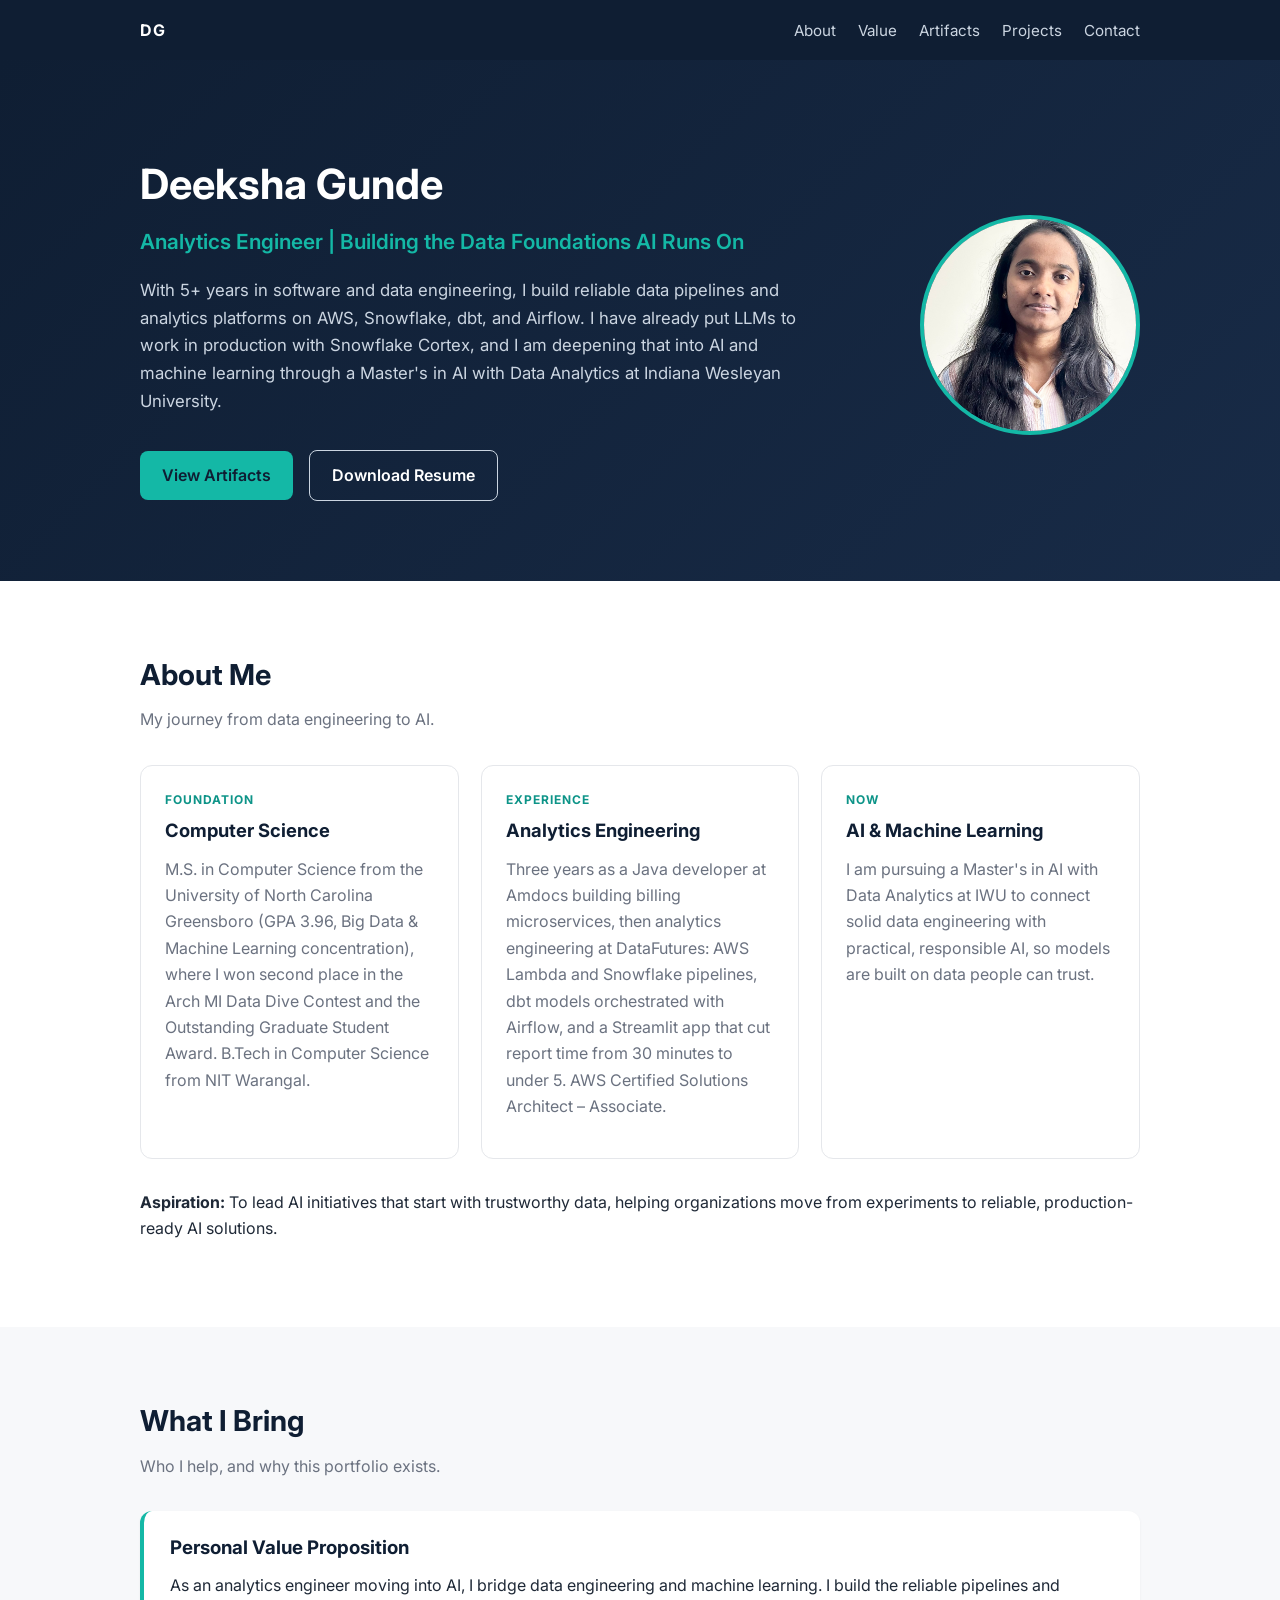
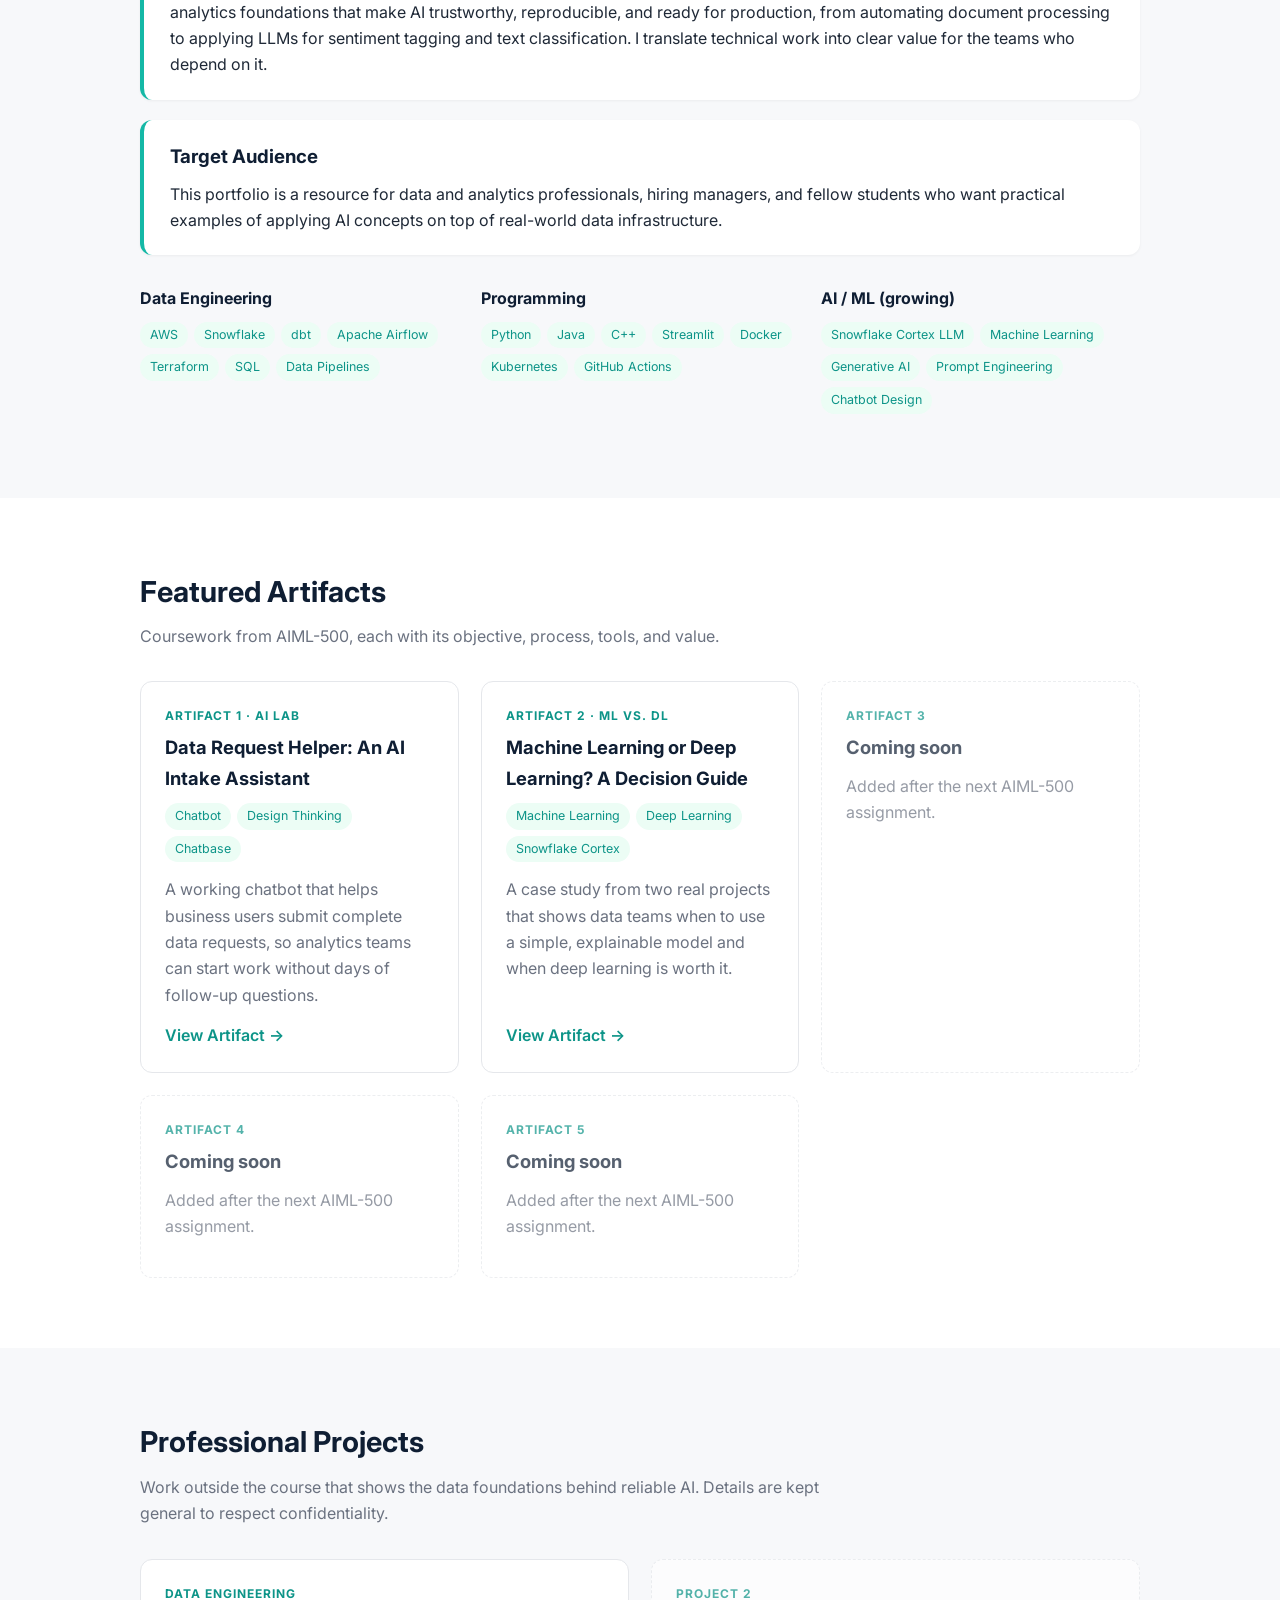
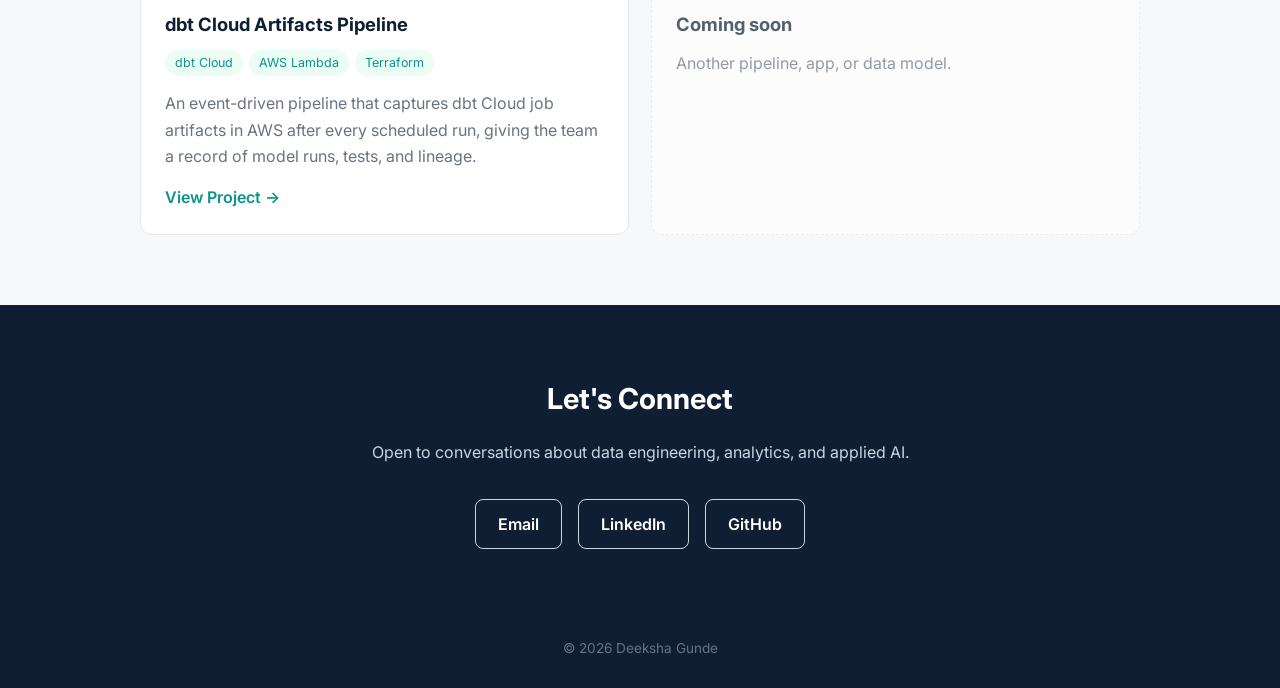
==== index.html @ 1c403b0d "artifcat 2" ====
<!DOCTYPE html>
<html lang="en">
<head>
  <meta charset="UTF-8">
  <meta name="viewport" content="width=device-width, initial-scale=1.0">
  <title>Deeksha Gunde | AI & Data Portfolio</title>
  <link rel="preconnect" href="https://fonts.googleapis.com">
  <link href="https://fonts.googleapis.com/css2?family=Inter:wght@400;600;700&display=swap" rel="stylesheet">
  <link rel="stylesheet" href="assets/style.css">
</head>
<body>

<nav>
  <div class="container">
    <a class="logo" href="#home">DG</a>
    <ul>
      <li><a href="#about">About</a></li>
      <li><a href="#value">Value</a></li>
      <li><a href="#artifacts">Artifacts</a></li>
      <li><a href="#projects">Projects</a></li>
      <li><a href="#contact">Contact</a></li>
    </ul>
  </div>
</nav>

<!-- ============ HERO ============ -->
<header class="hero" id="home">
  <div class="container hero-inner">
    <div class="hero-text">
    <h1>Deeksha Gunde</h1>
    <p class="tagline">Analytics Engineer | Building the Data Foundations AI Runs On</p>
    <p>
      With 5+ years in software and data engineering, I build reliable data pipelines and
      analytics platforms on AWS, Snowflake, dbt, and Airflow. I have already put LLMs to work
      in production with Snowflake Cortex, and I am deepening that into AI and machine learning
      through a Master's in AI with Data Analytics at Indiana Wesleyan University.
    </p>
    <a class="btn btn-primary" href="#artifacts">View Artifacts</a>
    <a class="btn btn-outline" href="assets/files/resume.pdf">Download Resume</a>
      </div>
    <div class="avatar" aria-label="Profile photo">
      <span>DG</span>
      <!-- Save a square headshot as assets/img/profile.jpg and it appears here automatically -->
      <img src="assets/img/profile.jpg" alt="Deeksha Gunde" onerror="this.remove()">
    </div>
  </div>
</header>

<!-- ============ ABOUT / BIO ============ -->
<section class="alt" id="about">
  <div class="container">
    <h2>About Me</h2>
    <p class="section-intro">My journey from data engineering to AI.</p>

    <div class="grid">
      <div class="card">
        <div class="label">Foundation</div>
        <h3>Computer Science</h3>
        <p>
          M.S. in Computer Science from the University of North Carolina Greensboro (GPA 3.96,
          Big Data &amp; Machine Learning concentration), where I won second place in the Arch MI
          Data Dive Contest and the Outstanding Graduate Student Award. B.Tech in Computer
          Science from NIT Warangal.
        </p>
      </div>
      <div class="card">
        <div class="label">Experience</div>
        <h3>Analytics Engineering</h3>
        <p>
          Three years as a Java developer at Amdocs building billing microservices, then analytics
          engineering at DataFutures: AWS Lambda and Snowflake pipelines, dbt models orchestrated
          with Airflow, and a Streamlit app that cut report time from 30 minutes to under 5.
          AWS Certified Solutions Architect – Associate.
        </p>
      </div>
      <div class="card">
        <div class="label">Now</div>
        <h3>AI & Machine Learning</h3>
        <p>
          I am pursuing a Master's in AI with Data Analytics at IWU to connect solid data
          engineering with practical, responsible AI, so models are built on data people can trust.
        </p>
      </div>
    </div>

    <p style="margin-top:30px;">
      <strong>Aspiration:</strong>
      To lead AI initiatives that start with trustworthy data, helping organizations move
      from experiments to reliable, production-ready AI solutions.
    </p>
  </div>
</section>

<!-- ============ VALUE PROPOSITION ============ -->
<section id="value">
  <div class="container">
    <h2>What I Bring</h2>
    <p class="section-intro">Who I help, and why this portfolio exists.</p>

    <div class="callout">
      <h3>Personal Value Proposition</h3>
      <p>
        As an analytics engineer moving into AI, I bridge data engineering and machine learning.
        I build the reliable pipelines and analytics foundations that make AI trustworthy,
        reproducible, and ready for production, from automating document processing to applying
        LLMs for sentiment tagging and text classification. I translate technical work into clear
        value for the teams who depend on it.
      </p>
    </div>

    <div class="callout">
      <h3>Target Audience</h3>
      <p>
        This portfolio is a resource for data and analytics professionals, hiring managers,
        and fellow students who want practical examples of applying AI concepts on top of
        real-world data infrastructure.
      </p>
    </div>

    <div class="skills grid" style="margin-top:30px;">
      <div>
        <h4>Data Engineering</h4>
        <div class="tags">
          <span class="tag">AWS</span><span class="tag">Snowflake</span><span class="tag">dbt</span>
          <span class="tag">Apache Airflow</span><span class="tag">Terraform</span><span class="tag">SQL</span>
          <span class="tag">Data Pipelines</span>
        </div>
      </div>
      <div>
        <h4>Programming</h4>
        <div class="tags">
          <span class="tag">Python</span><span class="tag">Java</span><span class="tag">C++</span>
          <span class="tag">Streamlit</span><span class="tag">Docker</span><span class="tag">Kubernetes</span>
          <span class="tag">GitHub Actions</span>
        </div>
      </div>
      <div>
        <h4>AI / ML (growing)</h4>
        <div class="tags">
          <span class="tag">Snowflake Cortex LLM</span><span class="tag">Machine Learning</span><span class="tag">Generative AI</span>
          <span class="tag">Prompt Engineering</span><span class="tag">Chatbot Design</span>
        </div>
      </div>
    </div>
  </div>
</section>

<!-- ============ ARTIFACTS ============ -->
<section class="alt" id="artifacts">
  <div class="container">
    <h2>Featured Artifacts</h2>
    <p class="section-intro">Coursework from AIML-500, each with its objective, process, tools, and value.</p>

    <div class="grid">

      <div class="card">
        <div class="label">Artifact 1 · AI Lab</div>
        <h3>Data Request Helper: An AI Intake Assistant</h3>
        <div class="tags"><span class="tag">Chatbot</span><span class="tag">Design Thinking</span><span class="tag">Chatbase</span></div>
        <p>A working chatbot that helps business users submit complete data requests, so analytics teams can start work without days of follow-up questions.</p>
        <a class="link" href="artifacts/artifact-1.html">View Artifact →</a>
      </div>

      <div class="card">
        <div class="label">Artifact 2 · ML vs. DL</div>
        <h3>Machine Learning or Deep Learning? A Decision Guide</h3>
        <div class="tags"><span class="tag">Machine Learning</span><span class="tag">Deep Learning</span><span class="tag">Snowflake Cortex</span></div>
        <p>A case study from two real projects that shows data teams when to use a simple, explainable model and when deep learning is worth it.</p>
        <a class="link" href="artifacts/artifact-2.html">View Artifact →</a>
      </div>

      <div class="card placeholder">
        <div class="label">Artifact 3</div>
        <h3>Coming soon</h3>
        <p>Added after the next AIML-500 assignment.</p>
      </div>
      <div class="card placeholder">
        <div class="label">Artifact 4</div>
        <h3>Coming soon</h3>
        <p>Added after the next AIML-500 assignment.</p>
      </div>
      <div class="card placeholder">
        <div class="label">Artifact 5</div>
        <h3>Coming soon</h3>
        <p>Added after the next AIML-500 assignment.</p>
      </div>

    </div>
  </div>
</section>

<!-- ============ PROFESSIONAL PROJECTS ============ -->
<section id="projects">
  <div class="container">
    <h2>Professional Projects</h2>
    <p class="section-intro">Work outside the course that shows the data foundations behind reliable AI. Details are kept general to respect confidentiality.</p>
    <div class="grid">
      <div class="card">
        <div class="label">Data Engineering</div>
        <h3>dbt Cloud Artifacts Pipeline</h3>
        <div class="tags"><span class="tag">dbt Cloud</span><span class="tag">AWS Lambda</span><span class="tag">Terraform</span></div>
        <p>An event-driven pipeline that captures dbt Cloud job artifacts in AWS after every scheduled run, giving the team a record of model runs, tests, and lineage.</p>
        <a class="link" href="projects/project-1.html">View Project →</a>
      </div>
      <div class="card placeholder">
        <div class="label">Project 2</div>
        <h3>Coming soon</h3>
        <p>Another pipeline, app, or data model.</p>
      </div>
    </div>
  </div>
</section>

<!-- ============ CONTACT ============ -->
<section class="contact" id="contact">
  <div class="container">
    <h2>Let's Connect</h2>
    <p>Open to conversations about data engineering, analytics, and applied AI.</p>
    <a class="btn btn-outline" href="mailto:deekshagunde2022@gmail.com">Email</a>
    <a class="btn btn-outline" href="https://www.linkedin.com/in/deekshagunde/" target="_blank" rel="noopener">LinkedIn</a>
    <a class="btn btn-outline" href="https://github.com/d-gunde" target="_blank" rel="noopener">GitHub</a> 
  </div>
</section>

<footer>© 2026 Deeksha Gunde</footer>

</body>
</html>
---- assets/style.css ----
:root {
  --navy: #0f1e33;
  --navy-2: #182b47;
  --accent: #14b8a6;
  --accent-dark: #0d9488;
  --text: #1f2937;
  --muted: #6b7280;
  --bg: #f7f8fa;
  --card: #ffffff;
  --border: #e5e7eb;
  --radius: 12px;
}

* { box-sizing: border-box; }

body {
  margin: 0;
  font-family: "Inter", -apple-system, BlinkMacSystemFont, "Segoe UI", Roboto, sans-serif;
  color: var(--text);
  background: var(--bg);
  line-height: 1.65;
}

a { color: var(--accent-dark); }

.container { max-width: 1040px; margin: 0 auto; padding: 0 20px; }

/* ---------- Nav ---------- */
nav {
  position: sticky; top: 0; z-index: 10;
  background: var(--navy);
}
nav .container {
  display: flex; align-items: center; justify-content: space-between;
  height: 60px;
}
nav .logo { color: #fff; font-weight: 700; text-decoration: none; letter-spacing: .5px; }
nav ul { list-style: none; display: flex; gap: 22px; margin: 0; padding: 0; }
nav ul a { color: #cbd5e1; text-decoration: none; font-size: .95rem; }
nav ul a:hover { color: #fff; }

/* ---------- Hero ---------- */
.hero {
  background: linear-gradient(135deg, var(--navy) 0%, var(--navy-2) 100%);
  color: #fff;
  padding: 90px 0 80px;
}
.hero h1 { font-size: 2.6rem; margin: 0 0 6px; }
.hero .tagline { font-size: 1.3rem; color: var(--accent); margin: 0 0 18px; font-weight: 600; }
.hero p { max-width: 680px; color: #cbd5e1; font-size: 1.05rem; }
.btn {
  display: inline-block; margin: 18px 12px 0 0; padding: 11px 22px;
  border-radius: 8px; text-decoration: none; font-weight: 600;
}
.btn-primary { background: var(--accent); color: var(--navy); }
.btn-primary:hover { background: #2dd4bf; }
.btn-outline { border: 1.5px solid #cbd5e1; color: #fff; }
.btn-outline:hover { border-color: #fff; }

/* ---------- Sections ---------- */
section { padding: 70px 0; }
section.alt { background: #fff; }
h2 { font-size: 1.8rem; margin: 0 0 8px; color: var(--navy); }
.section-intro { color: var(--muted); margin: 0 0 32px; max-width: 700px; }

.callout {
  background: var(--card); border-left: 4px solid var(--accent);
  border-radius: var(--radius); padding: 22px 26px; margin-bottom: 20px;
  box-shadow: 0 1px 3px rgba(0,0,0,.05);
}
.callout h3 { margin: 0 0 8px; color: var(--navy); }
.callout p { margin: 0; }

.grid { display: grid; gap: 22px; grid-template-columns: repeat(auto-fit, minmax(280px, 1fr)); }

.card {
  background: var(--card); border: 1px solid var(--border);
  border-radius: var(--radius); padding: 24px;
  display: flex; flex-direction: column;
  transition: transform .15s, box-shadow .15s;
}
.card:hover { transform: translateY(-3px); box-shadow: 0 8px 20px rgba(15,30,51,.08); }
.card .label {
  font-size: .75rem; font-weight: 700; text-transform: uppercase;
  letter-spacing: 1px; color: var(--accent-dark); margin-bottom: 6px;
}
.card h3 { margin: 0 0 10px; color: var(--navy); font-size: 1.15rem; }
.card p { color: var(--muted); margin: 0 0 14px; flex-grow: 1; }
.card .link { font-weight: 600; text-decoration: none; }
.card.placeholder { border-style: dashed; opacity: .7; }
.card.placeholder:hover { transform: none; box-shadow: none; }

.tags { display: flex; flex-wrap: wrap; gap: 6px; margin-bottom: 14px; }
.tag {
  background: #ecfdf5; color: var(--accent-dark);
  font-size: .78rem; padding: 3px 10px; border-radius: 20px;
}

.skills h4 { margin: 0 0 10px; color: var(--navy); }

/* ---------- Contact ---------- */
.contact { background: var(--navy); color: #fff; text-align: center; }
.contact h2 { color: #fff; }
.contact p { color: #cbd5e1; }
.contact .btn-outline { margin: 18px 6px 0; }

footer { background: var(--navy); color: #64748b; text-align: center; padding: 18px 0 28px; font-size: .85rem; }

/* ---------- Artifact detail page ---------- */
.artifact-header { background: var(--navy); color: #fff; padding: 60px 0 50px; }
.artifact-header a.back { color: var(--accent); text-decoration: none; font-size: .95rem; }
.artifact-header h1 { margin: 14px 0 8px; font-size: 2.1rem; }
.artifact-header p { color: #cbd5e1; margin: 0; }

.artifact-body { padding: 50px 0 70px; }
.artifact-body .container { max-width: 820px; }
.artifact-visual {
  background: #fff; border: 1px solid var(--border); border-radius: var(--radius);
  padding: 16px; margin-bottom: 14px; text-align: center;
}
.artifact-visual img { max-width: 100%; border-radius: 8px; }
.artifact-links { margin-bottom: 40px; }

.field { margin-bottom: 34px; }
.field h2 {
  font-size: 1.25rem; padding-bottom: 6px; margin-bottom: 12px;
  border-bottom: 2px solid var(--border);
}
.vp-box {
  background: #ecfdf5; border-left: 4px solid var(--accent);
  padding: 16px 20px; border-radius: 8px;
}

@media (max-width: 640px) {
  nav ul { gap: 14px; }
  nav ul a { font-size: .85rem; }
  .hero { padding: 60px 0 50px; }
  .hero h1 { font-size: 2rem; }
  section { padding: 50px 0; }
}

/* ---------- Artifact extras ---------- */
.shots { display: grid; gap: 16px; grid-template-columns: repeat(auto-fit, minmax(220px, 1fr)); margin: 16px 0 8px; }
.shots figure { margin: 0; background: #fff; border: 1px solid var(--border); border-radius: var(--radius); padding: 10px; }
.shots img { width: 100%; border-radius: 6px; display: block; }
.shots figcaption { font-size: .85rem; color: var(--muted); margin-top: 8px; }
.ba { grid-template-columns: repeat(auto-fit, minmax(240px, 1fr)); }
.result-table { width: 100%; border-collapse: collapse; font-size: .92rem; background: #fff; }
.result-table th, .result-table td { text-align: left; padding: 9px 10px; border-bottom: 1px solid var(--border); vertical-align: top; }
.result-table th { color: var(--navy); background: #f1f5f9; }
.table-wrap { overflow-x: auto; }
.pass { color: #047857; font-weight: 600; white-space: nowrap; }
.partial { color: #b45309; font-weight: 600; white-space: nowrap; }
details { background: #fff; border: 1px solid var(--border); border-radius: var(--radius); padding: 14px 18px; }
details summary { cursor: pointer; font-weight: 600; color: var(--navy); }
details pre { white-space: pre-wrap; font-size: .85rem; background: #f8fafc; padding: 14px; border-radius: 8px; overflow-x: auto; }
.stats { display: grid; gap: 14px; grid-template-columns: repeat(auto-fit, minmax(160px, 1fr)); margin: 6px 0 4px; }
.stat { background: #fff; border: 1px solid var(--border); border-radius: var(--radius); padding: 14px 16px; }
.stat b { display: block; font-size: 1.5rem; color: var(--navy); }
.stat span { color: var(--muted); font-size: .88rem; }
.btn-dark { background: var(--navy); color: #fff; }
.btn-dark:hover { background: var(--navy-2); }
.artifact-visual img { max-height: 560px; width: auto; }

/* ---------- Hero photo ---------- */
.hero-inner { display: flex; align-items: center; justify-content: space-between; gap: 40px; }
.hero-text { flex: 1; }
.avatar { position: relative; flex-shrink: 0; width: 220px; height: 220px; border-radius: 50%;
  background: var(--navy-2); border: 4px solid var(--accent); display: flex; align-items: center; justify-content: center; overflow: hidden; }
.avatar span { font-size: 3.5rem; font-weight: 700; color: var(--accent); }
.avatar img { position: absolute; inset: 0; width: 100%; height: 100%; object-fit: cover; }
.diagram { background: #fff; border: 1px solid var(--border); border-radius: var(--radius); padding: 16px; margin-bottom: 14px; }
.diagram svg { width: 100%; height: auto; display: block; }
@media (max-width: 640px) {
  .hero-inner { flex-direction: column-reverse; align-items: flex-start; }
  .avatar { width: 130px; height: 130px; }
  .avatar span { font-size: 2.2rem; }
}
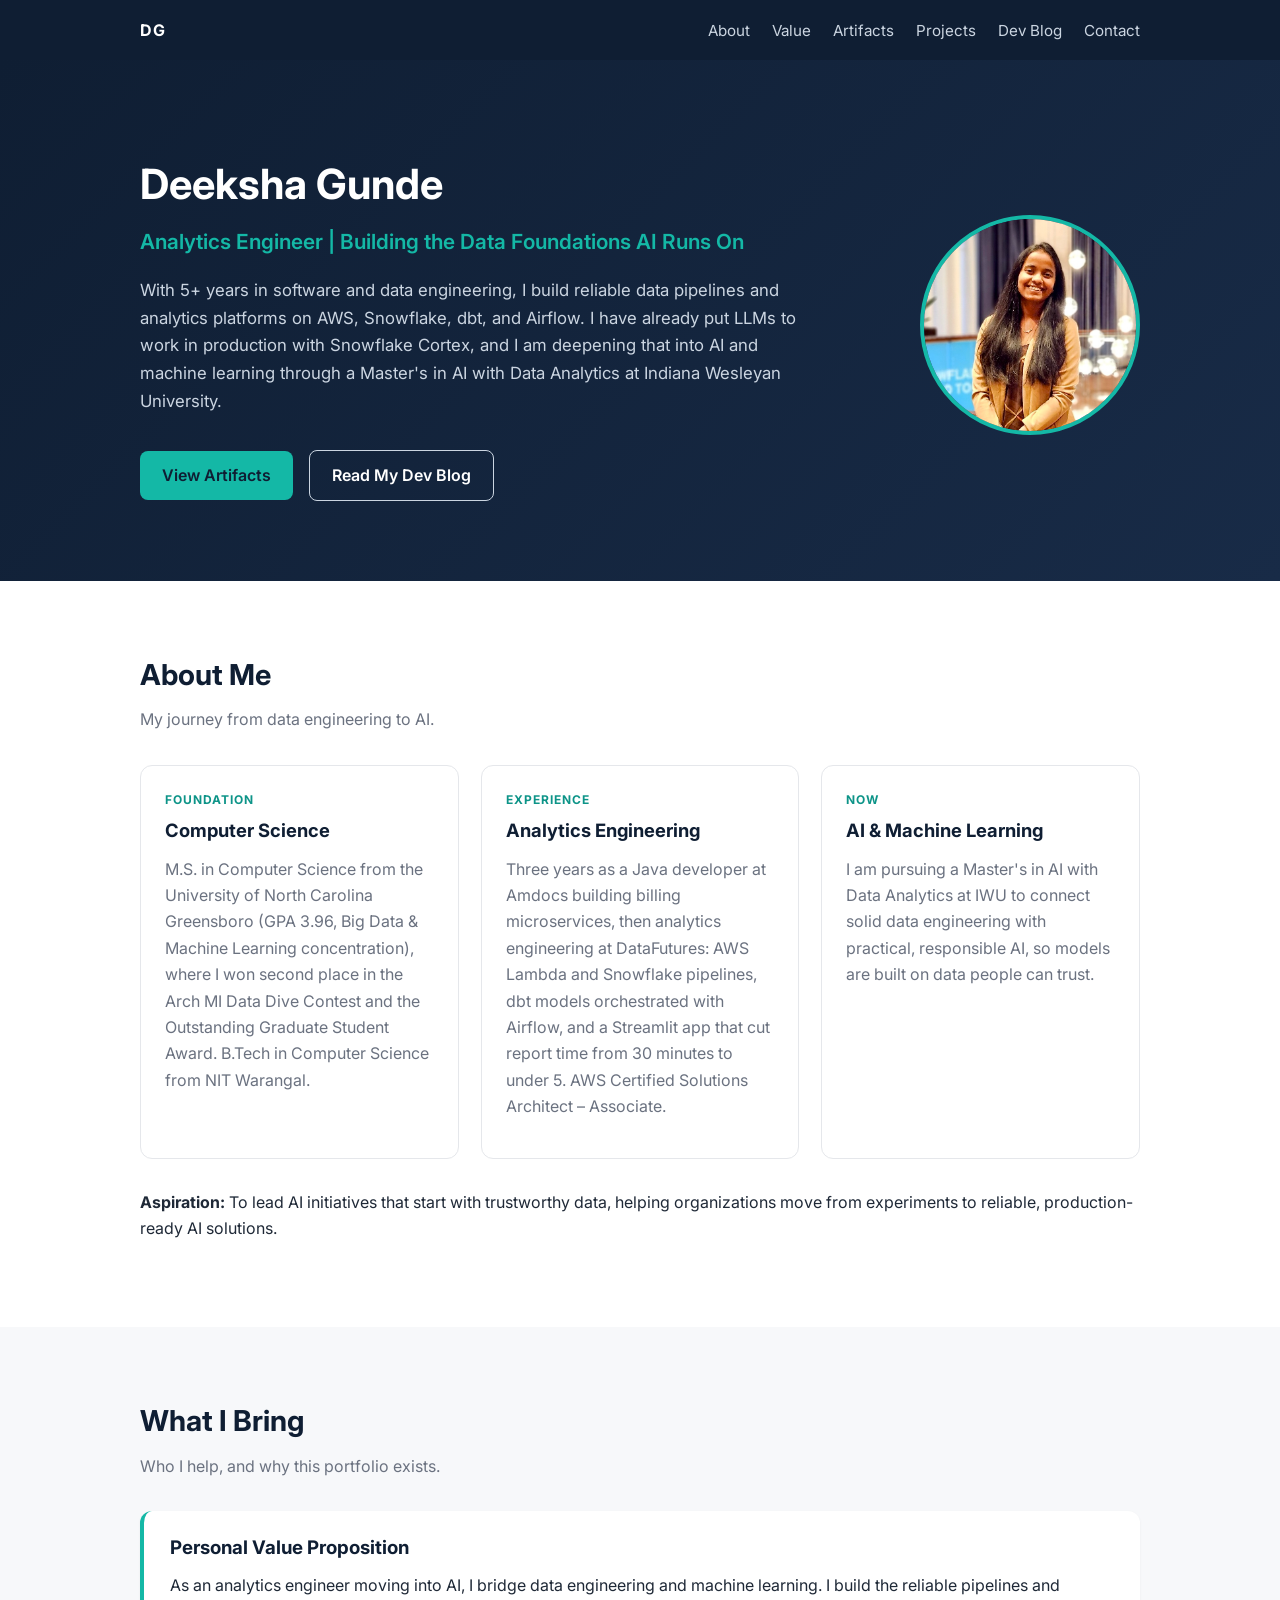
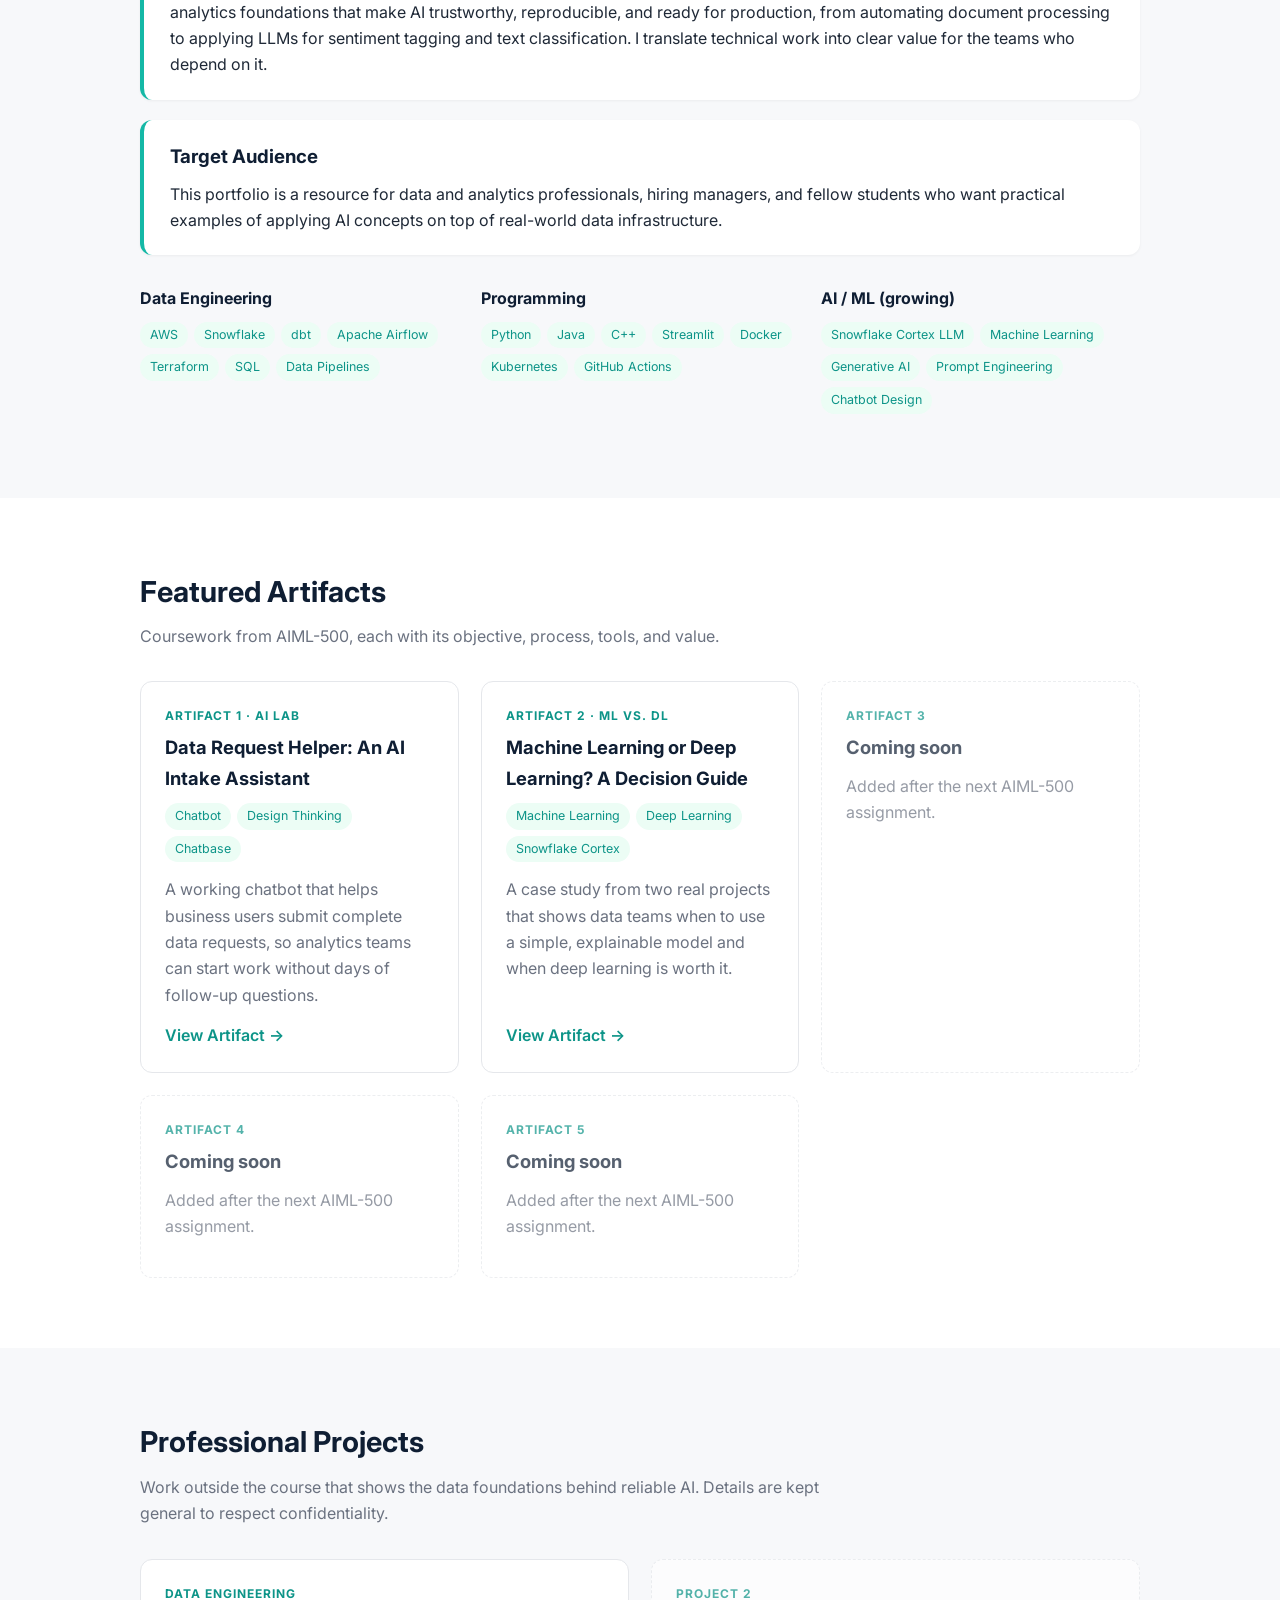
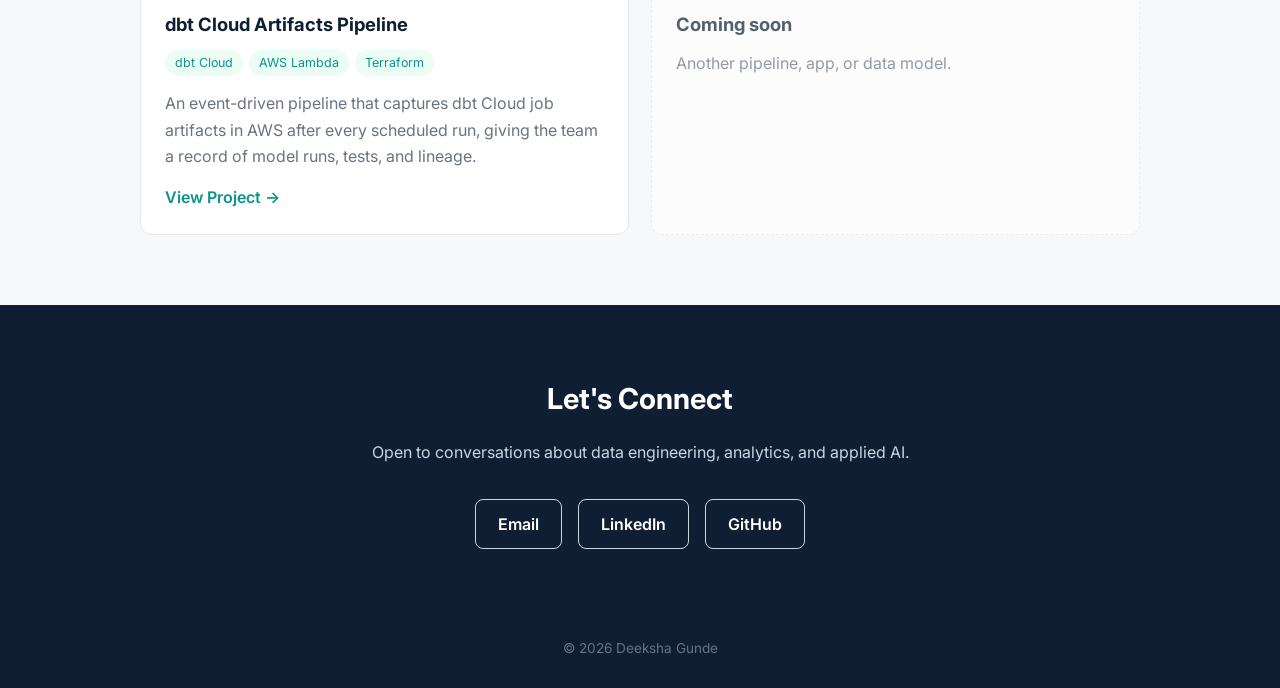
==== commit 905169c8: "add dev blog url" ====
--- a/index.html
+++ b/index.html
@@ -18,6 +18,7 @@
       <li><a href="#value">Value</a></li>
       <li><a href="#artifacts">Artifacts</a></li>
       <li><a href="#projects">Projects</a></li>
+      <li><a href="https://dev.to/deekshagunde" target="_blank" rel="noopener">Dev Blog</a></li>
       <li><a href="#contact">Contact</a></li>
     </ul>
   </div>
@@ -36,7 +37,9 @@
       through a Master's in AI with Data Analytics at Indiana Wesleyan University.
     </p>
     <a class="btn btn-primary" href="#artifacts">View Artifacts</a>
-    <a class="btn btn-outline" href="assets/files/resume.pdf">Download Resume</a>
+    <!--a class="btn btn-outline" href="assets/files/resume.pdf">Download Resume</a-->
+    <a class="btn btn-outline" href="https://dev.to/deekshagunde" target="_blank" rel="noopener">Read My Dev Blog</a>
+
       </div>
     <div class="avatar" aria-label="Profile photo">
       <span>DG</span>
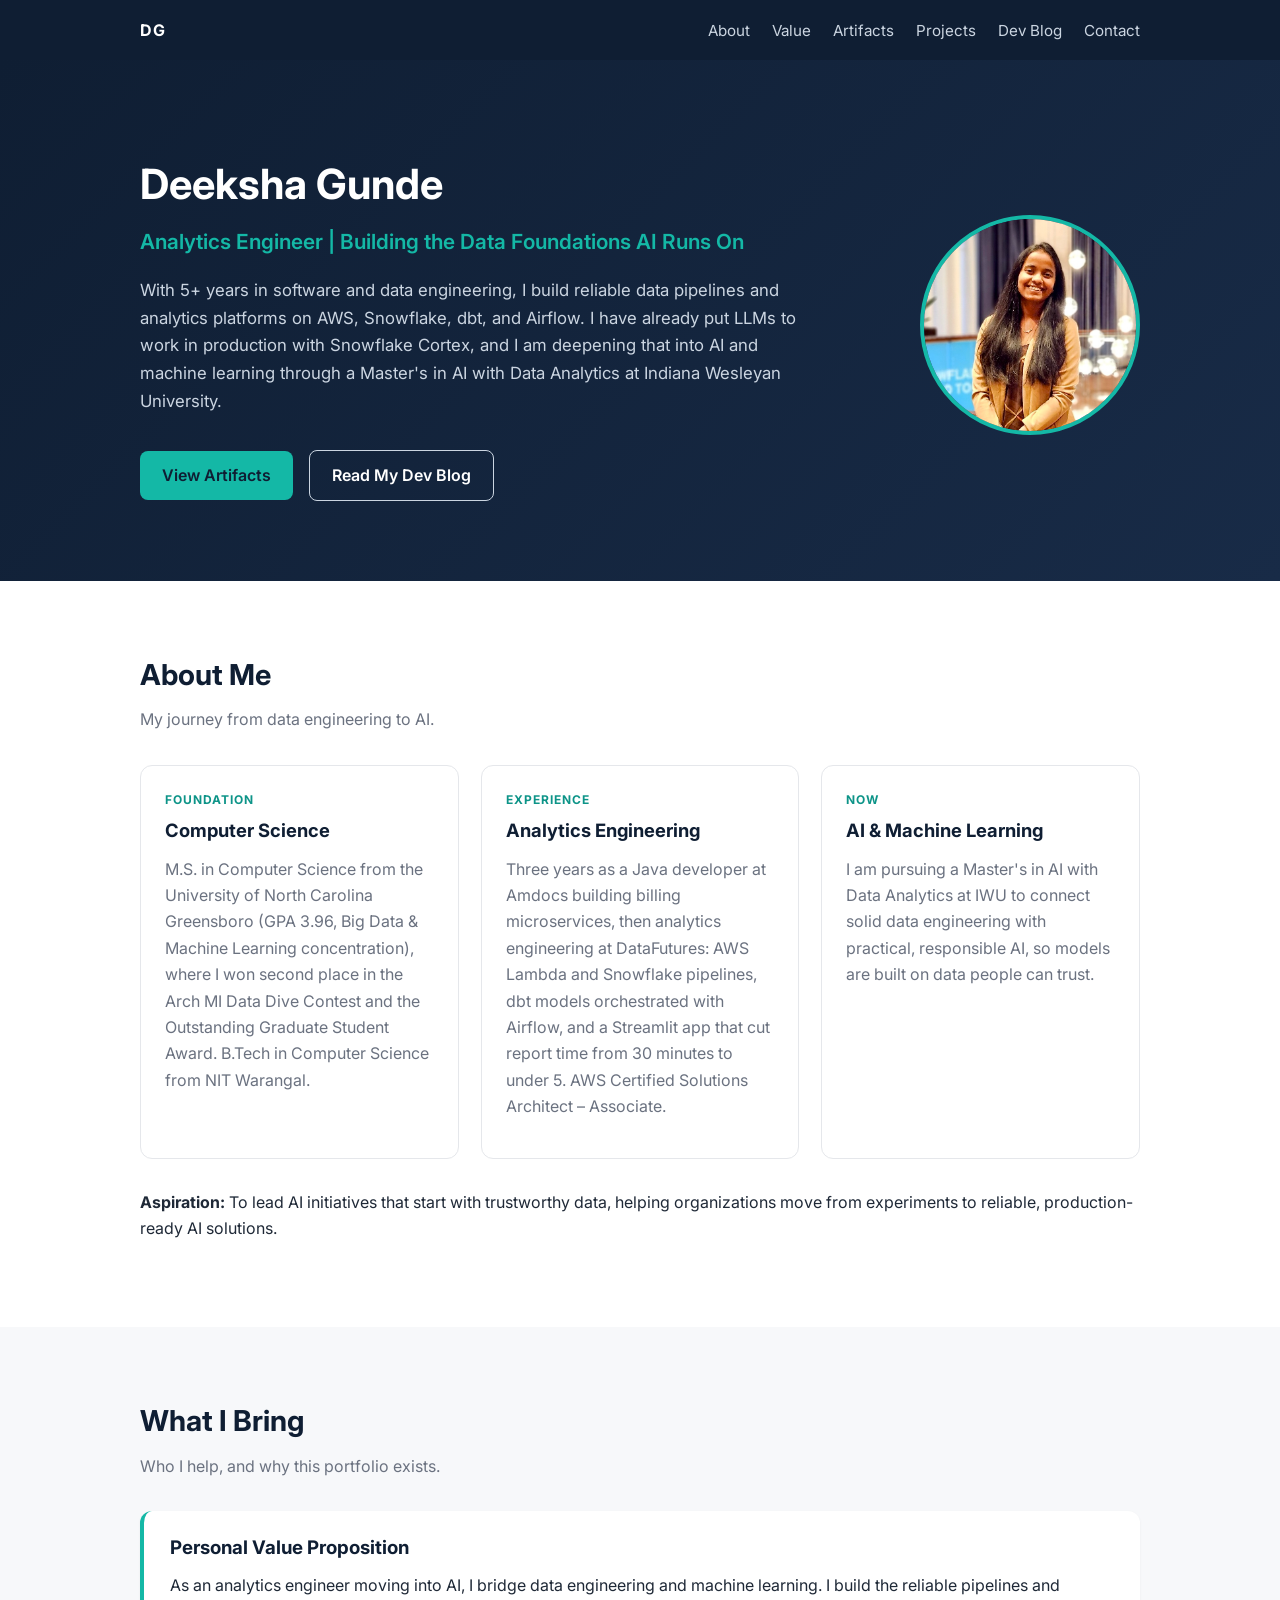
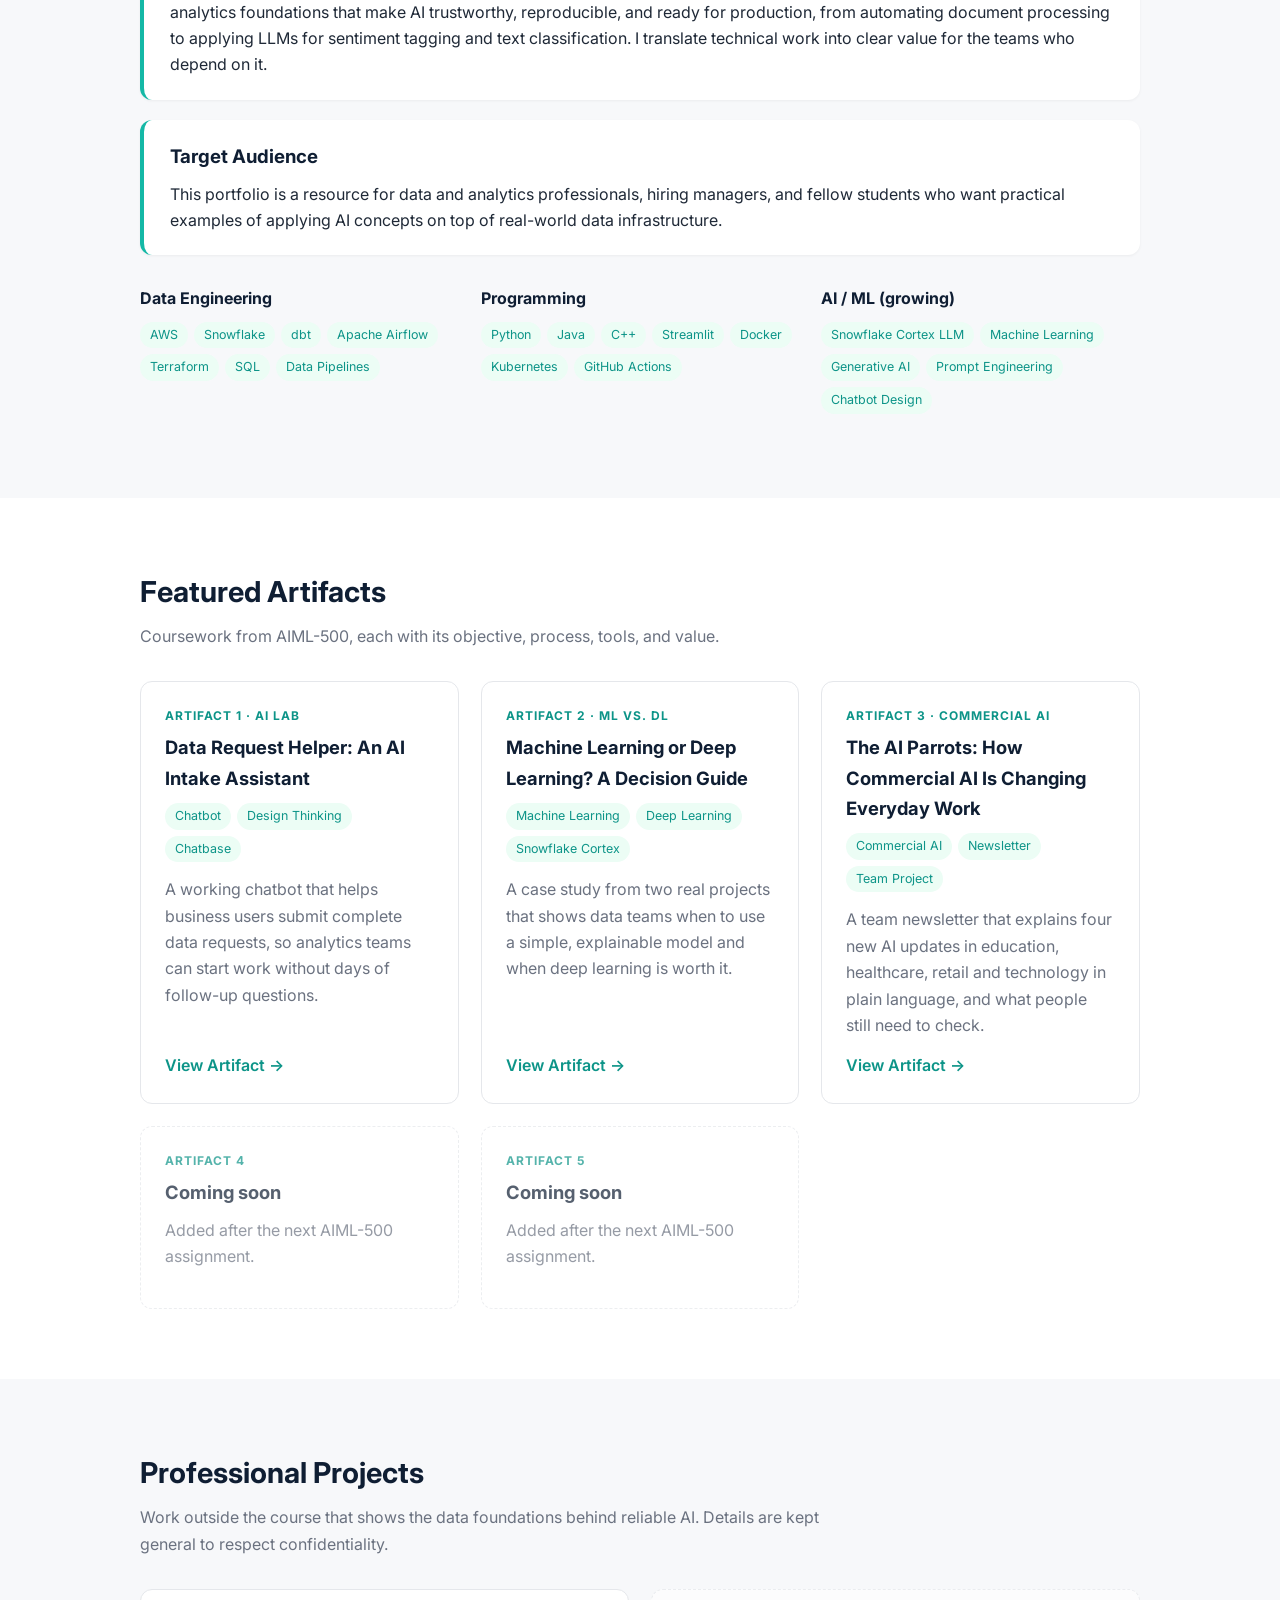
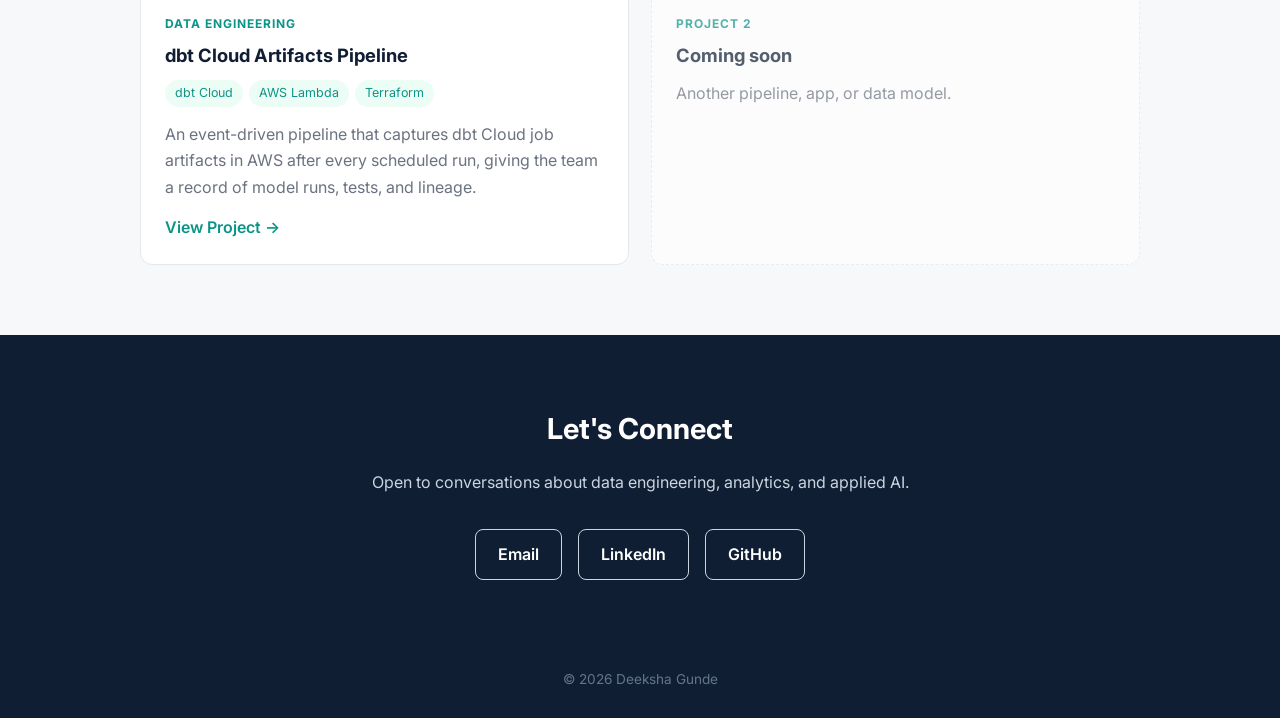
==== commit a8a0b6ca: "added artifact 3" ====
--- a/index.html
+++ b/index.html
@@ -172,11 +172,14 @@
         <a class="link" href="artifacts/artifact-2.html">View Artifact →</a>
       </div>
 
-      <div class="card placeholder">
-        <div class="label">Artifact 3</div>
-        <h3>Coming soon</h3>
-        <p>Added after the next AIML-500 assignment.</p>
-      </div>
+      <div class="card">
+        <div class="label">Artifact 3 · Commercial AI</div>
+        <h3>The AI Parrots: How Commercial AI Is Changing Everyday Work</h3>
+        <div class="tags"><span class="tag">Commercial AI</span><span class="tag">Newsletter</span><span class="tag">Team Project</span></div>
+        <p>A team newsletter that explains four new AI updates in education, healthcare, retail and technology in plain language, and what people still need to check.</p>
+        <a class="link" href="artifacts/artifact-3.html">View Artifact →</a>
+      </div>
+      
       <div class="card placeholder">
         <div class="label">Artifact 4</div>
         <h3>Coming soon</h3>
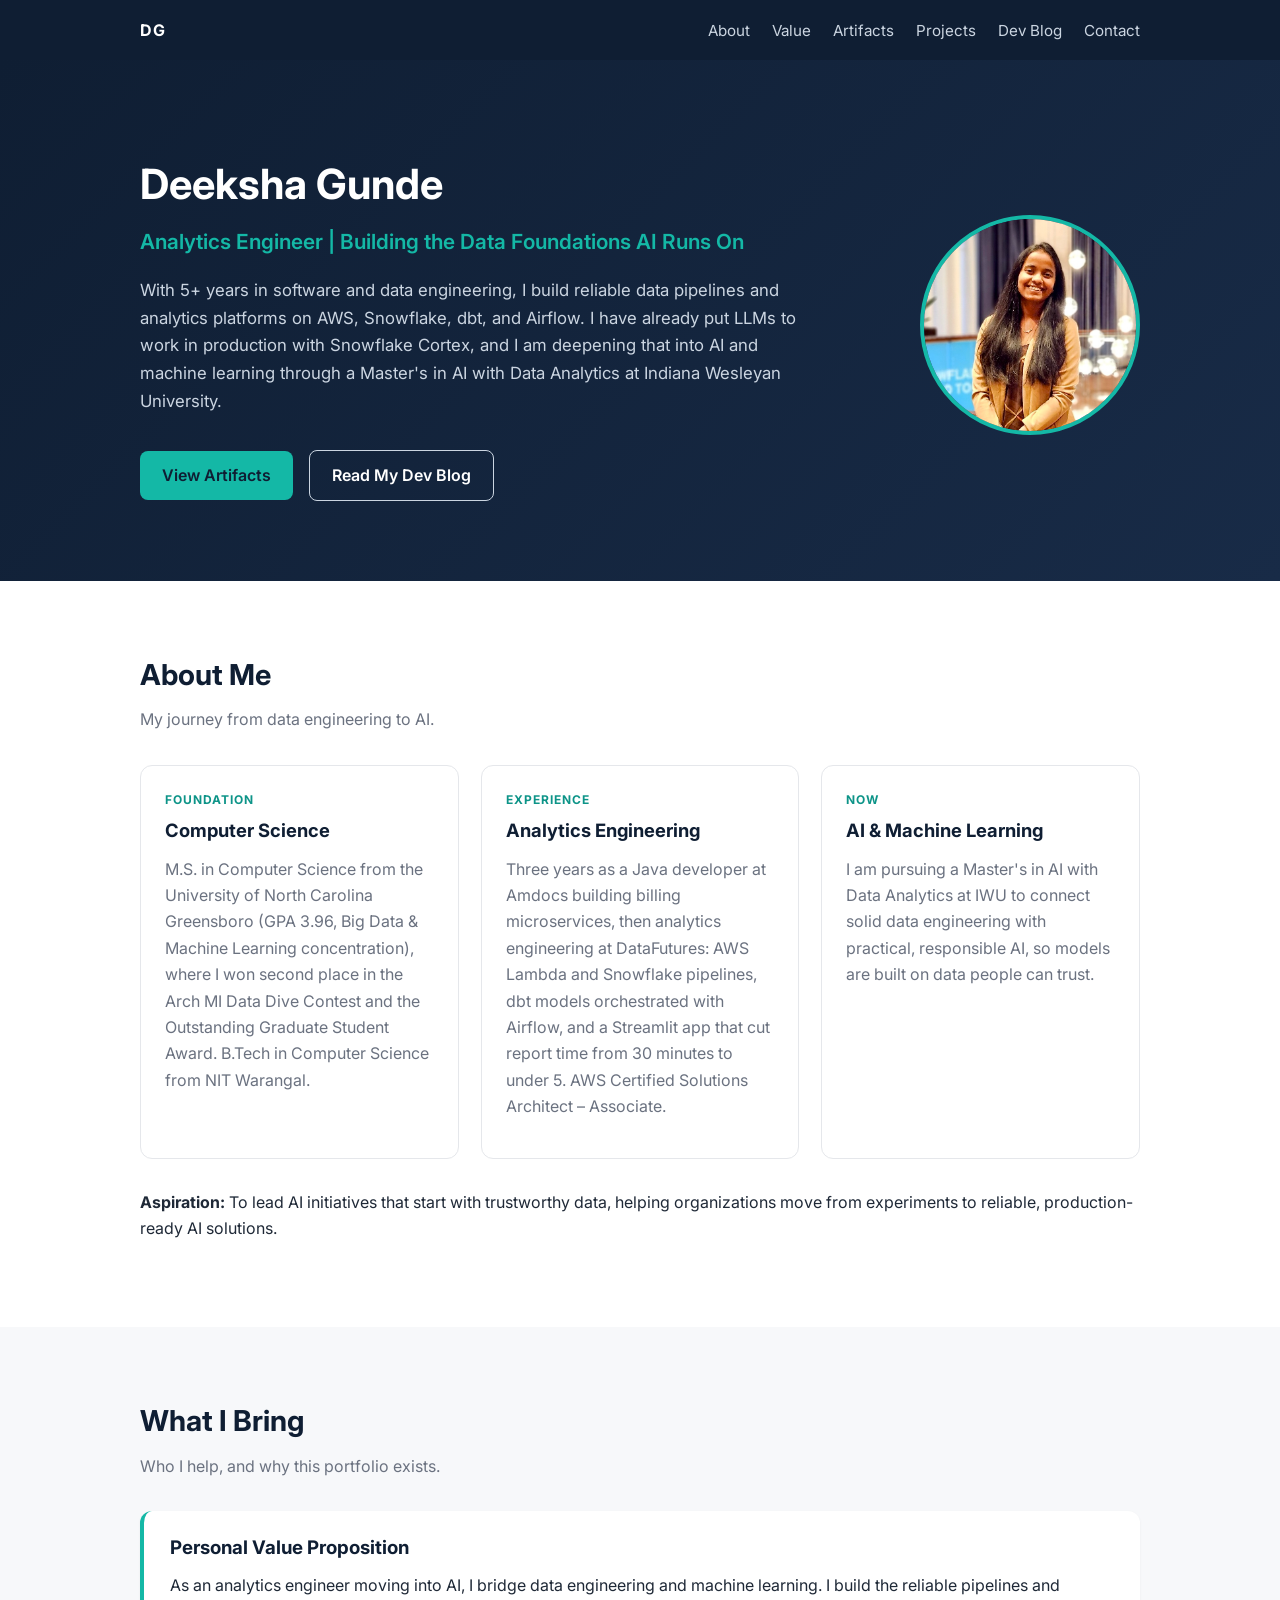
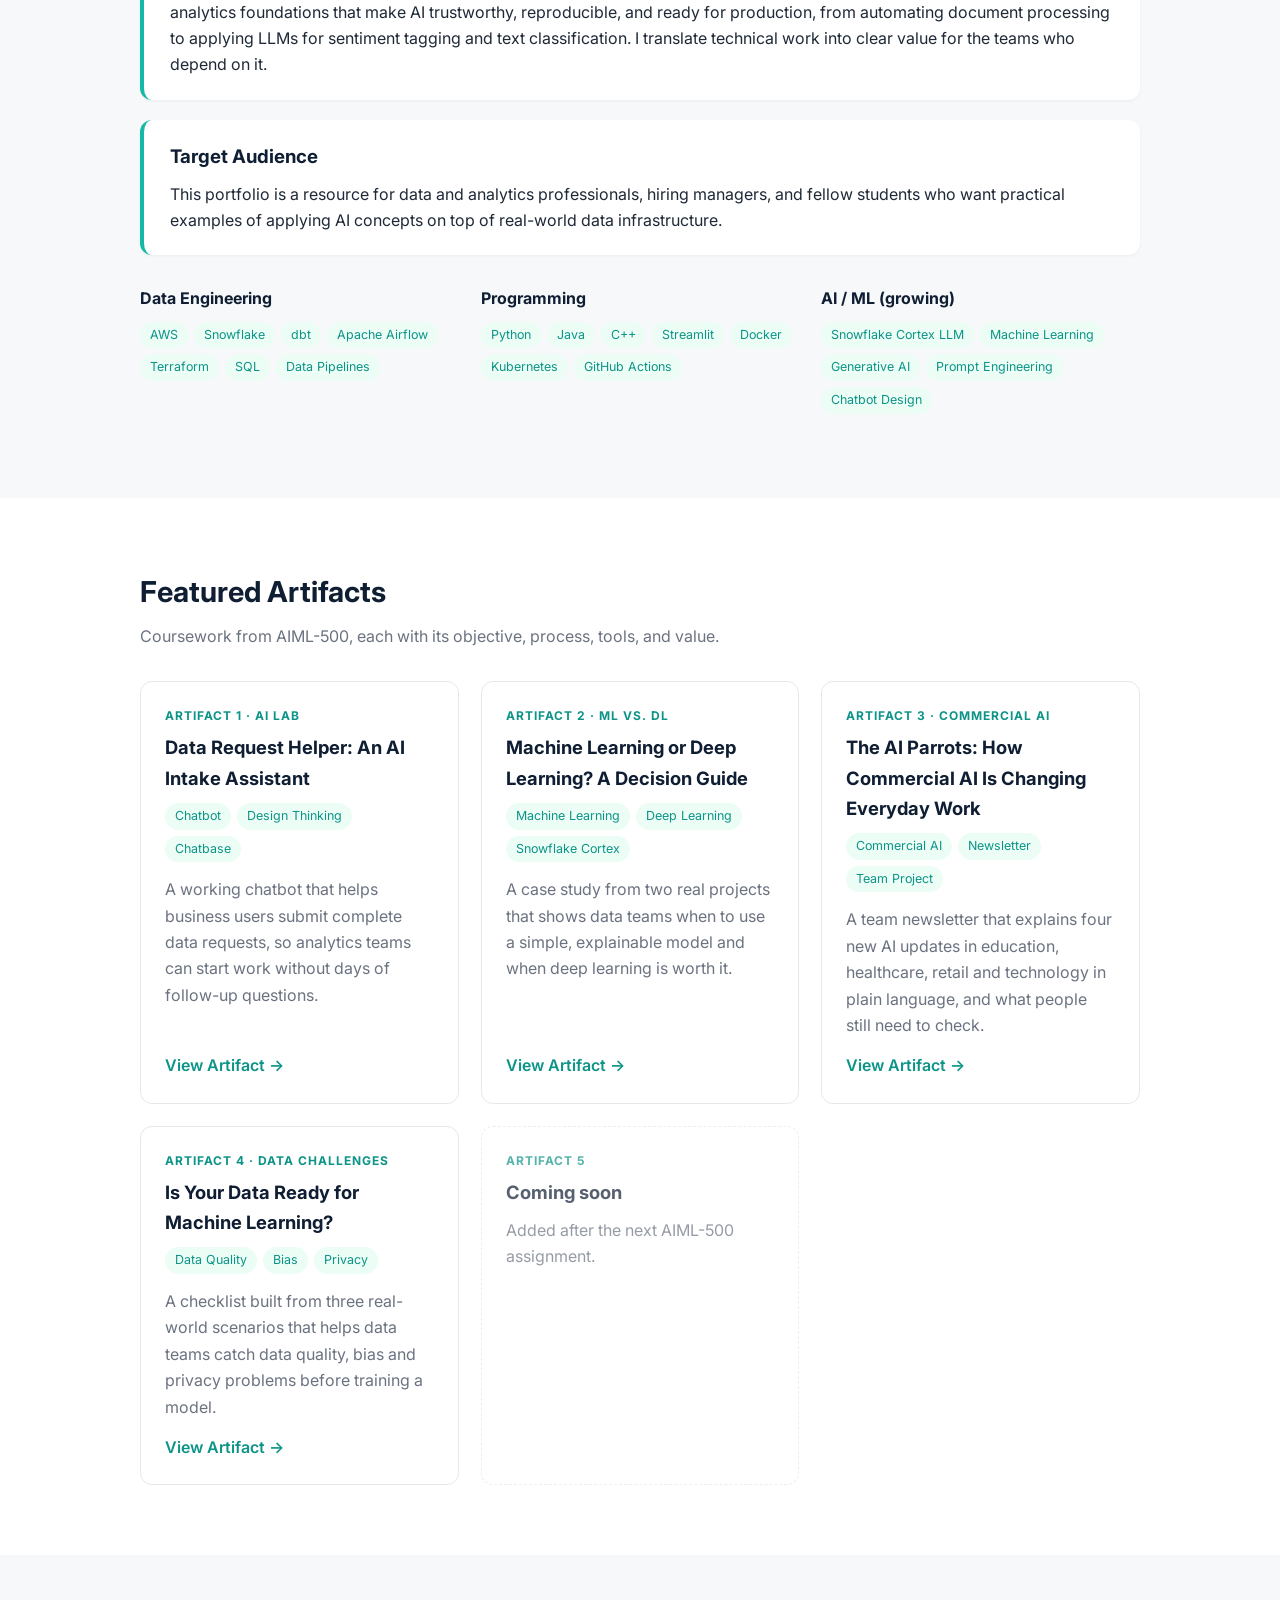
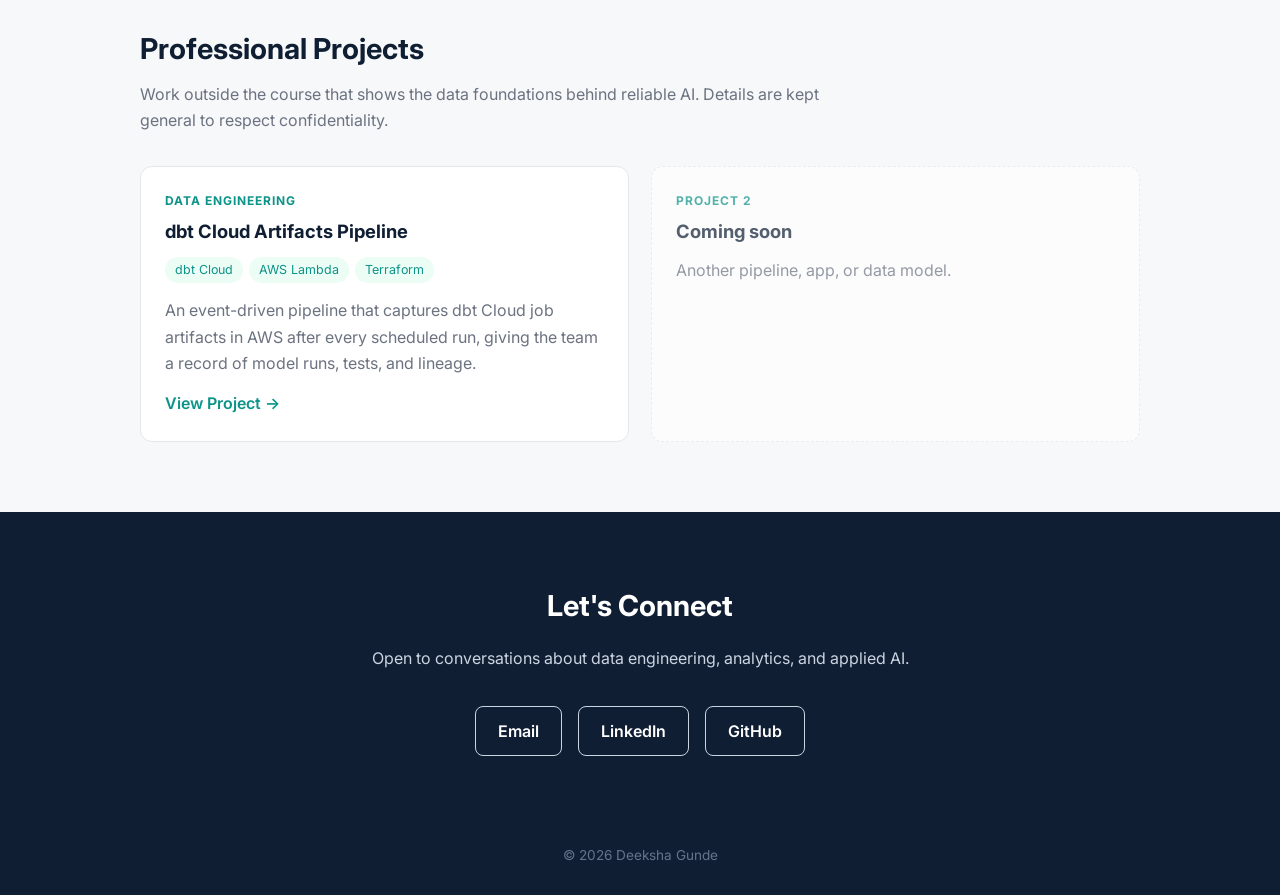
==== commit b4ada9f5: "added artifact 4" ====
--- a/index.html
+++ b/index.html
@@ -180,11 +180,14 @@
         <a class="link" href="artifacts/artifact-3.html">View Artifact →</a>
       </div>
       
-      <div class="card placeholder">
-        <div class="label">Artifact 4</div>
-        <h3>Coming soon</h3>
-        <p>Added after the next AIML-500 assignment.</p>
-      </div>
+      <div class="card">
+        <div class="label">Artifact 4 · Data Challenges</div>
+        <h3>Is Your Data Ready for Machine Learning?</h3>
+        <div class="tags"><span class="tag">Data Quality</span><span class="tag">Bias</span><span class="tag">Privacy</span></div>
+        <p>A checklist built from three real-world scenarios that helps data teams catch data quality, bias and privacy problems before training a model.</p>
+        <a class="link" href="artifacts/artifact-4.html">View Artifact →</a>
+      </div>
+      
       <div class="card placeholder">
         <div class="label">Artifact 5</div>
         <h3>Coming soon</h3>
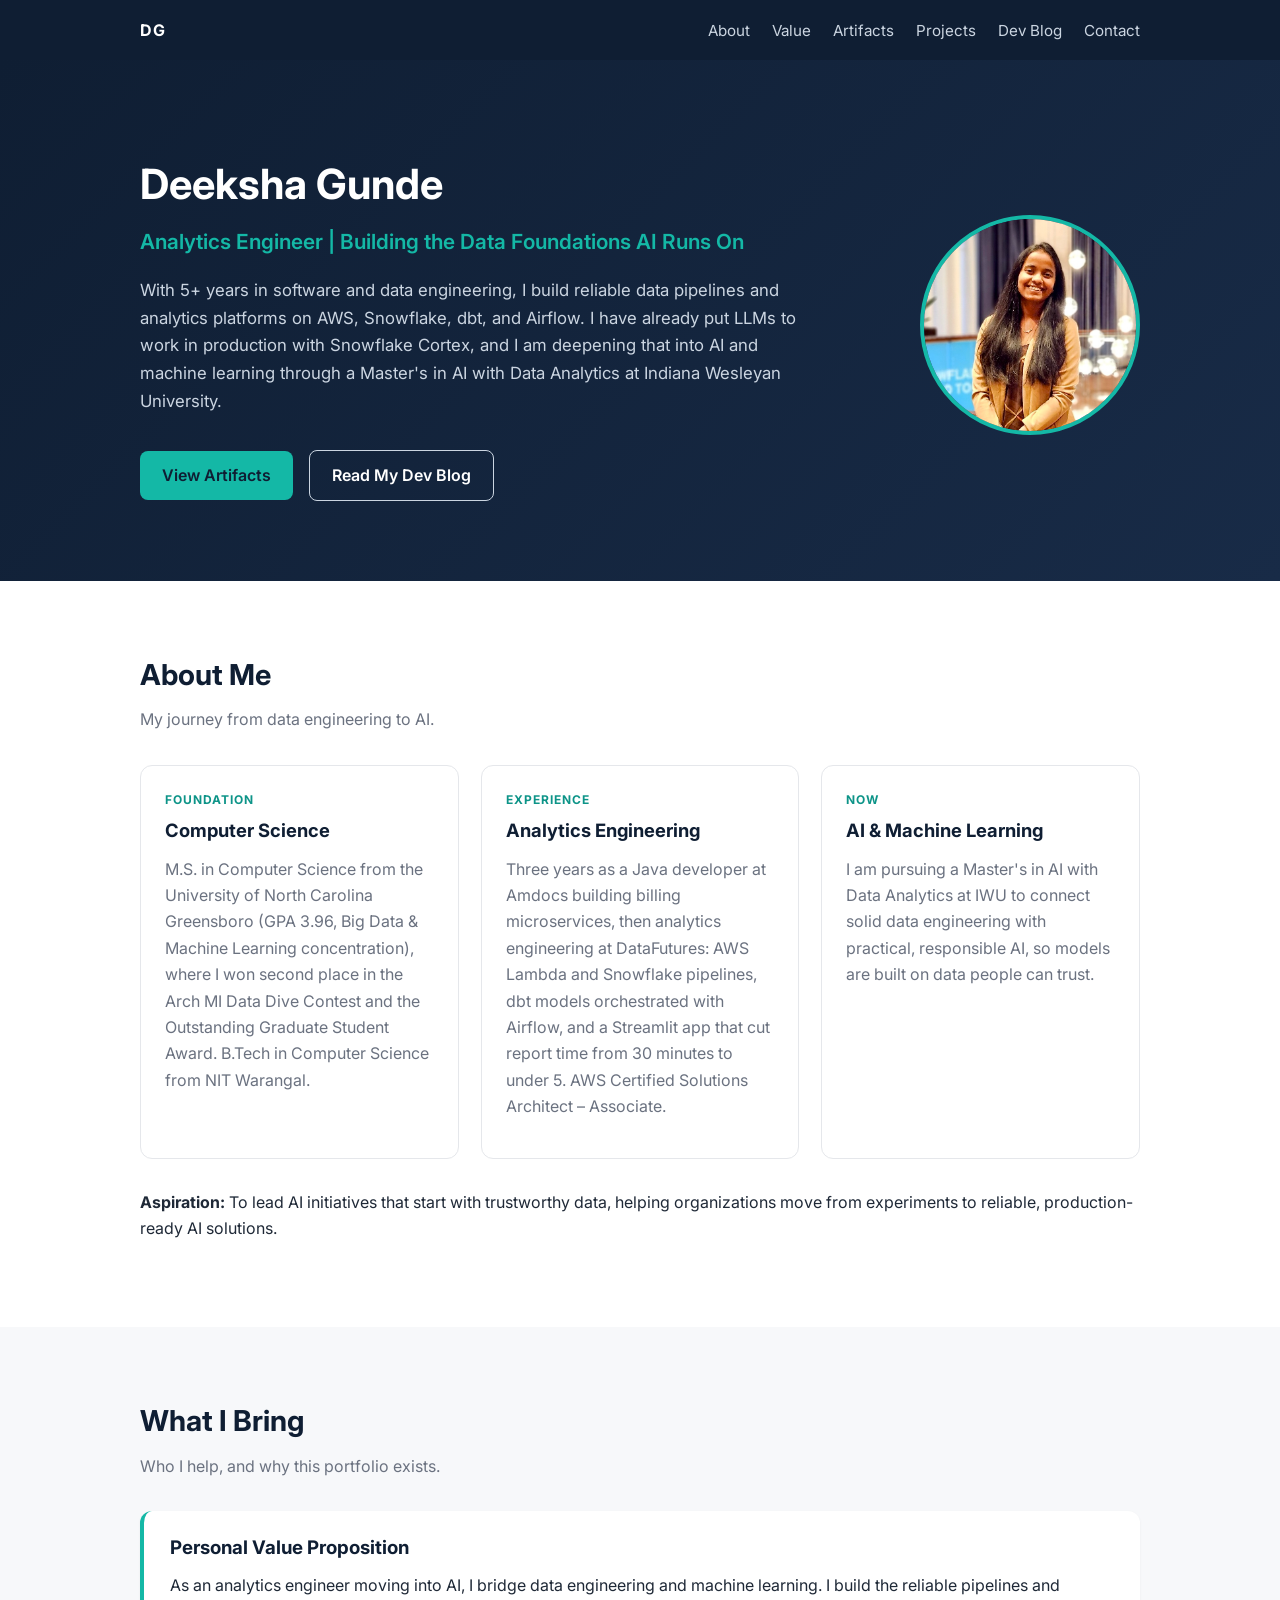
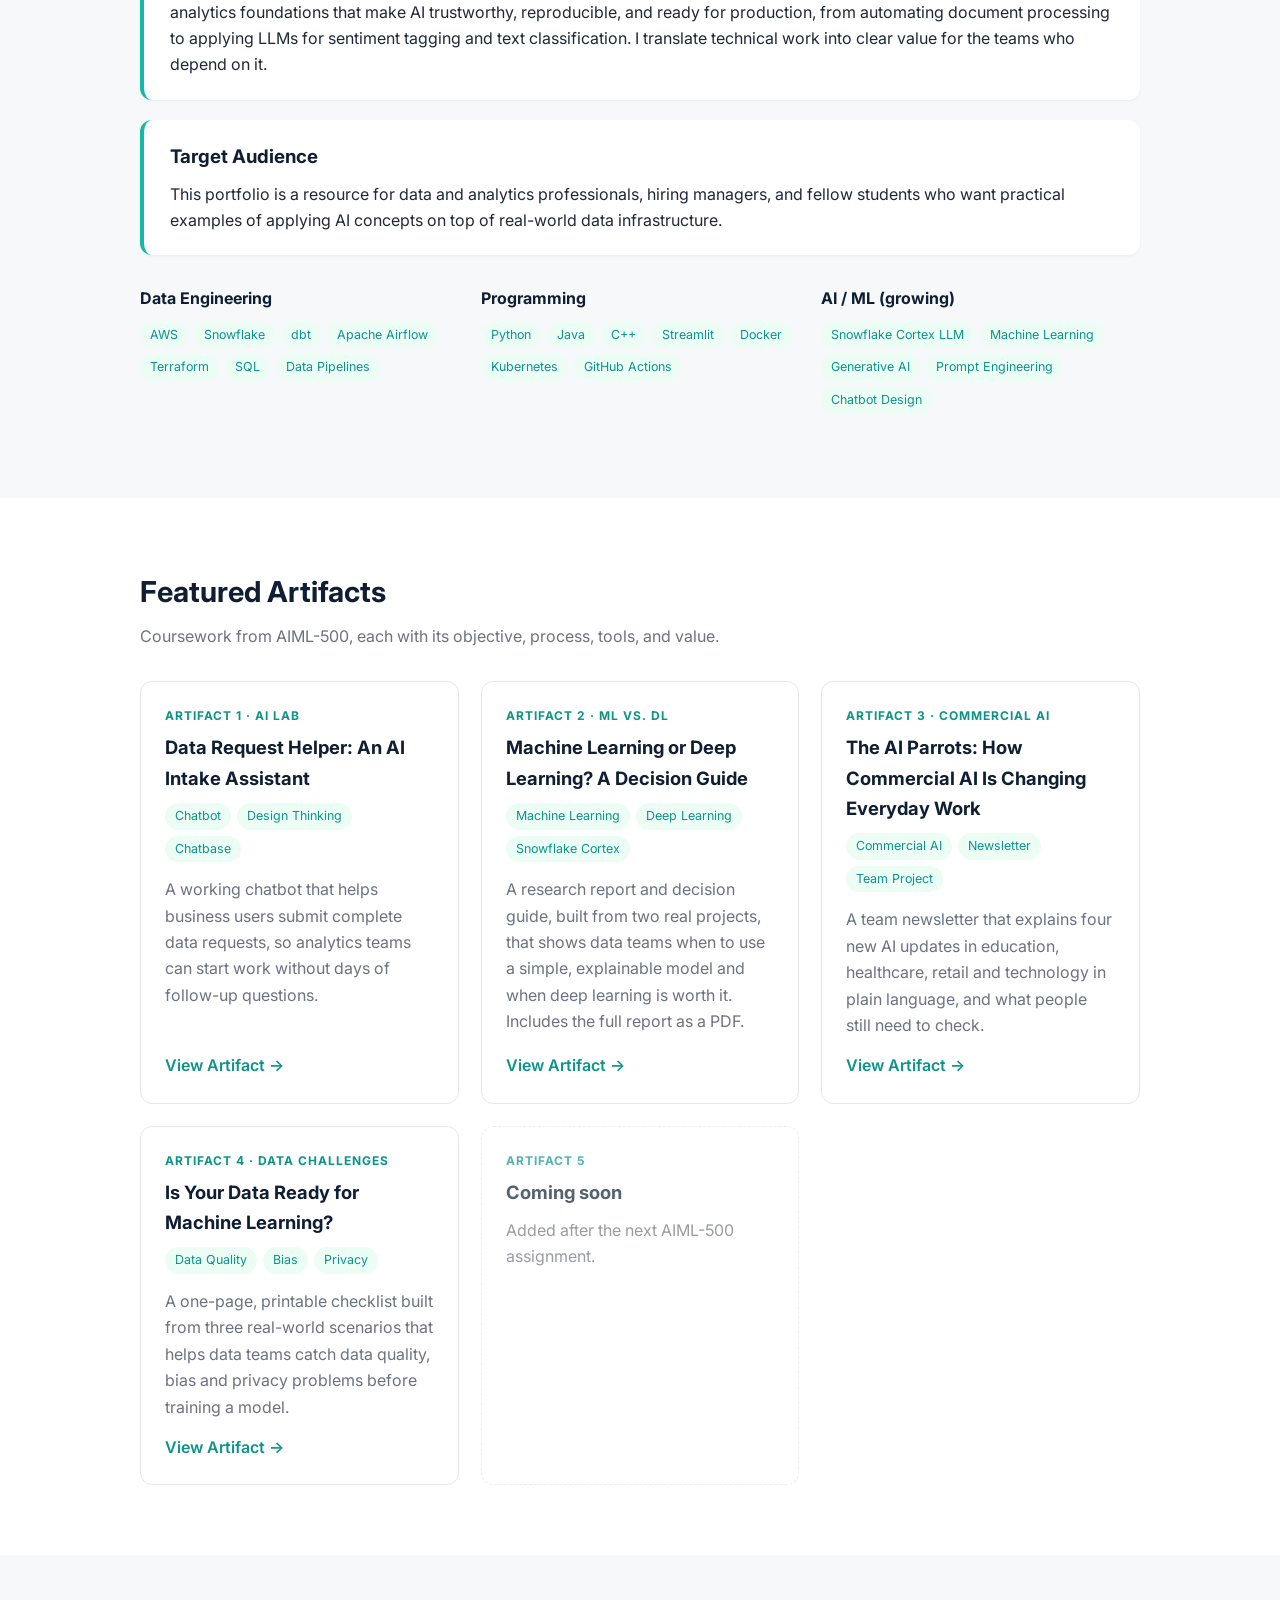
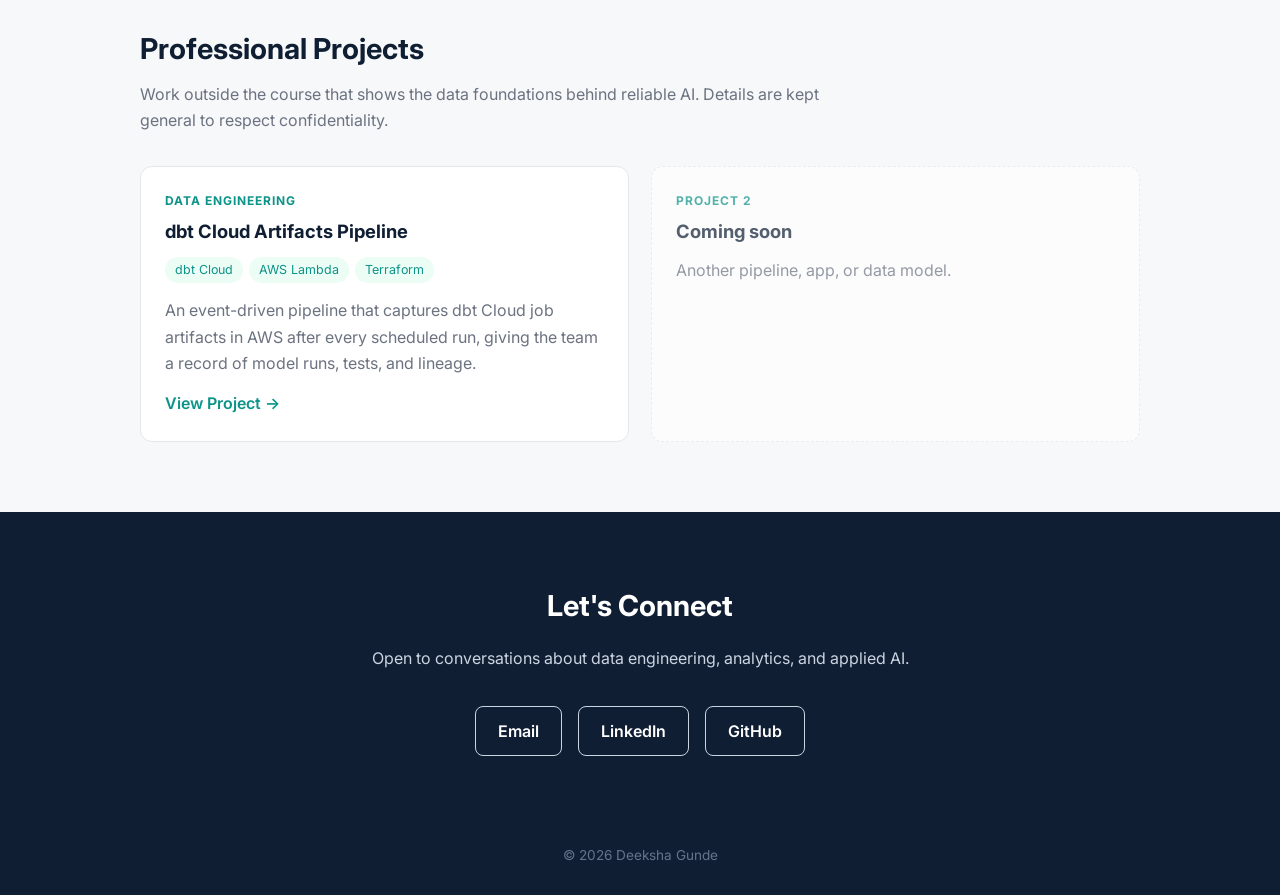
==== commit 929b8646: "update to add deliverables for each artifact" ====
--- a/index.html
+++ b/index.html
@@ -168,7 +168,7 @@
         <div class="label">Artifact 2 · ML vs. DL</div>
         <h3>Machine Learning or Deep Learning? A Decision Guide</h3>
         <div class="tags"><span class="tag">Machine Learning</span><span class="tag">Deep Learning</span><span class="tag">Snowflake Cortex</span></div>
-        <p>A case study from two real projects that shows data teams when to use a simple, explainable model and when deep learning is worth it.</p>
+        <p>A research report and decision guide, built from two real projects, that shows data teams when to use a simple, explainable model and when deep learning is worth it. Includes the full report as a PDF.</p>
         <a class="link" href="artifacts/artifact-2.html">View Artifact →</a>
       </div>
 
@@ -184,7 +184,7 @@
         <div class="label">Artifact 4 · Data Challenges</div>
         <h3>Is Your Data Ready for Machine Learning?</h3>
         <div class="tags"><span class="tag">Data Quality</span><span class="tag">Bias</span><span class="tag">Privacy</span></div>
-        <p>A checklist built from three real-world scenarios that helps data teams catch data quality, bias and privacy problems before training a model.</p>
+        <p>A one-page, printable checklist built from three real-world scenarios that helps data teams catch data quality, bias and privacy problems before training a model.</p>
         <a class="link" href="artifacts/artifact-4.html">View Artifact →</a>
       </div>
       
--- a/assets/style.css
+++ b/assets/style.css
@@ -176,3 +176,9 @@
   .avatar { width: 130px; height: 130px; }
   .avatar span { font-size: 2.2rem; }
 }
+
+@media print {
+  .back, .artifact-links { display: none; }
+  .artifact-header { background: none !important; color: #000; }
+  .artifact-header h1, .artifact-header p { color: #000; }
+}
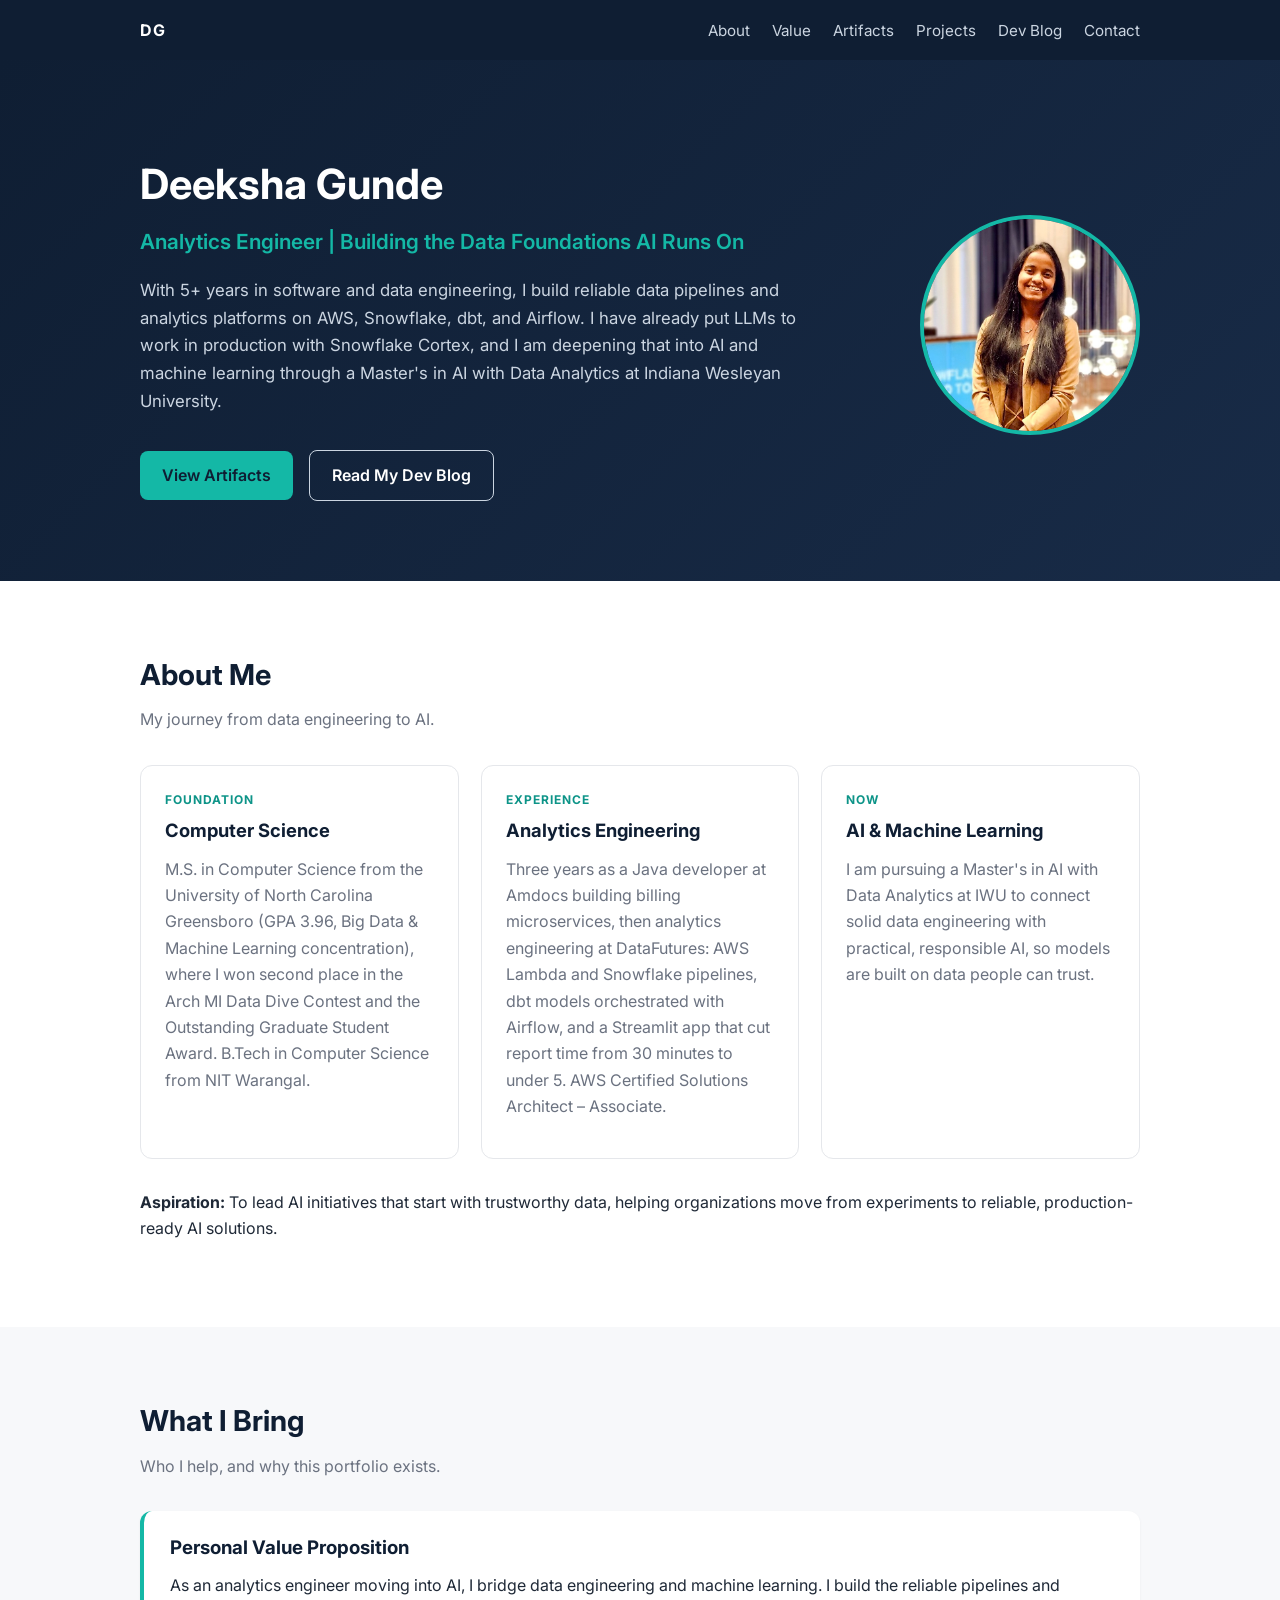
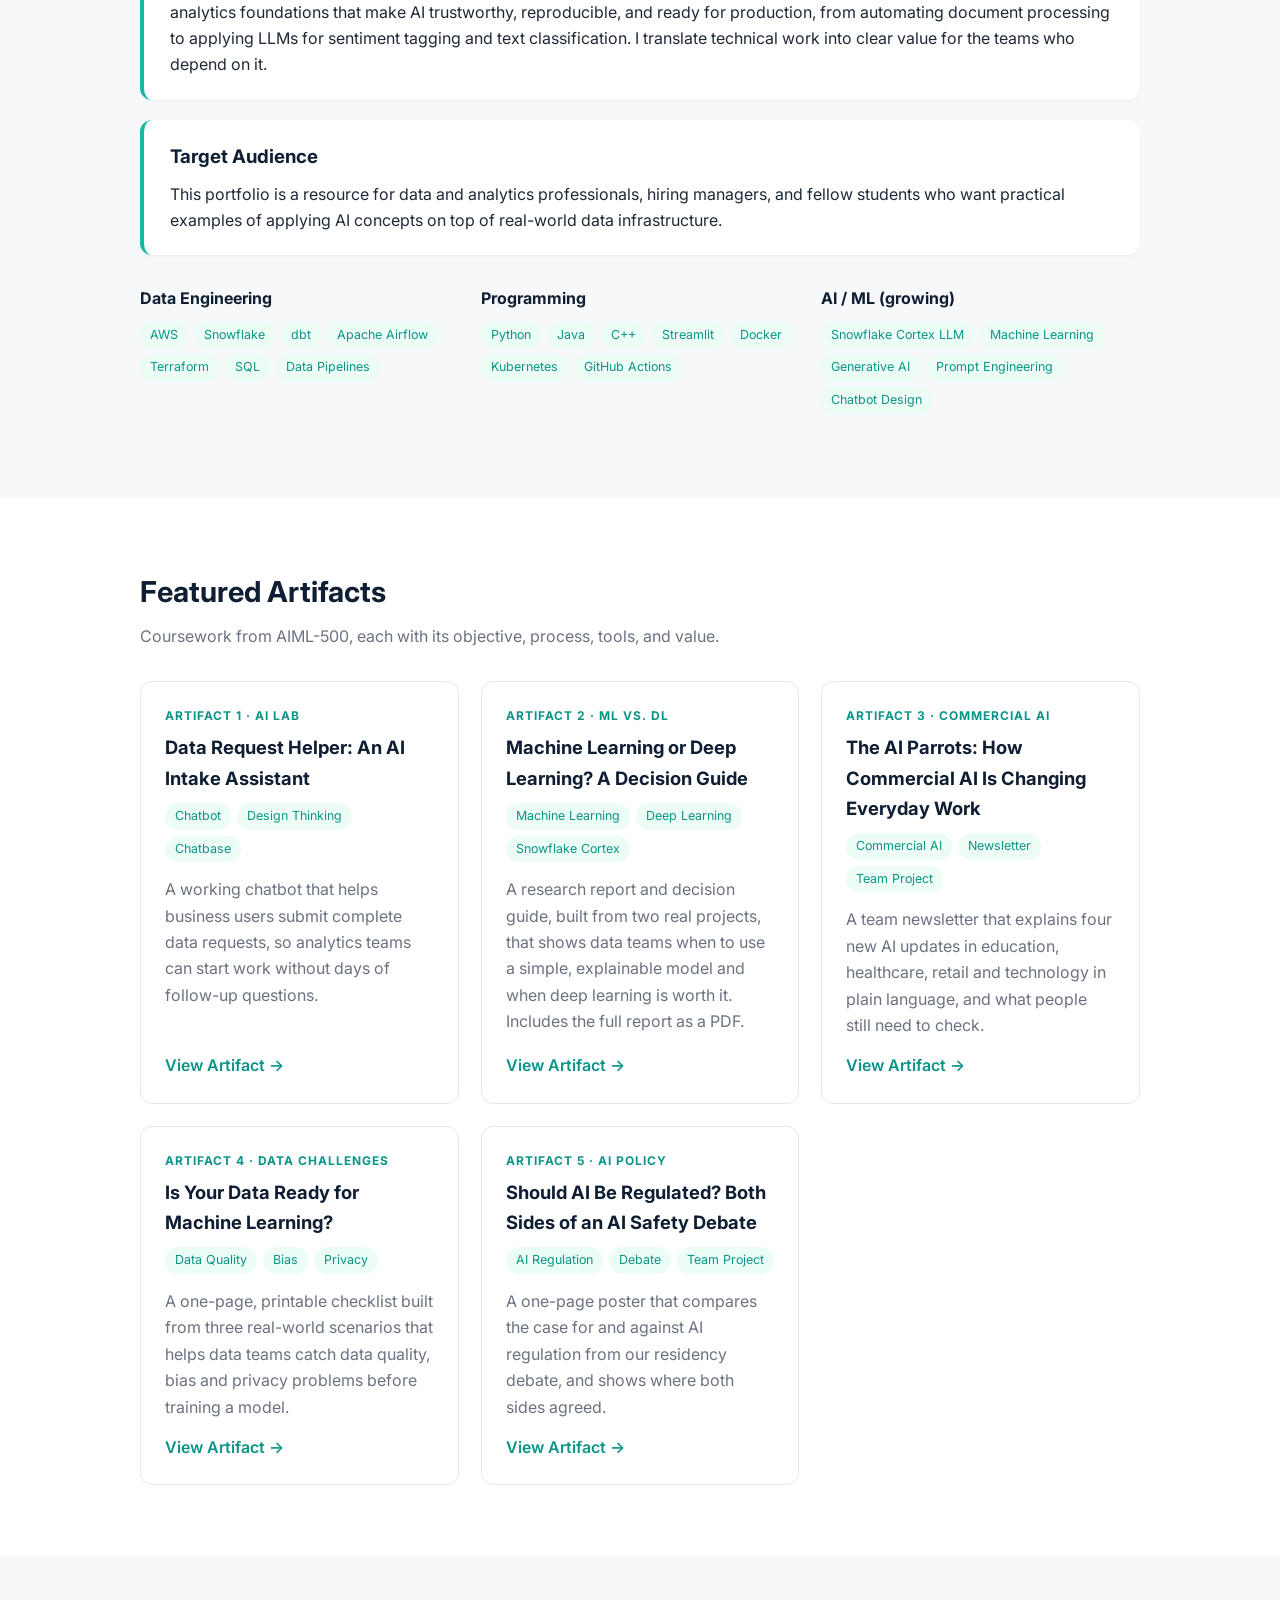
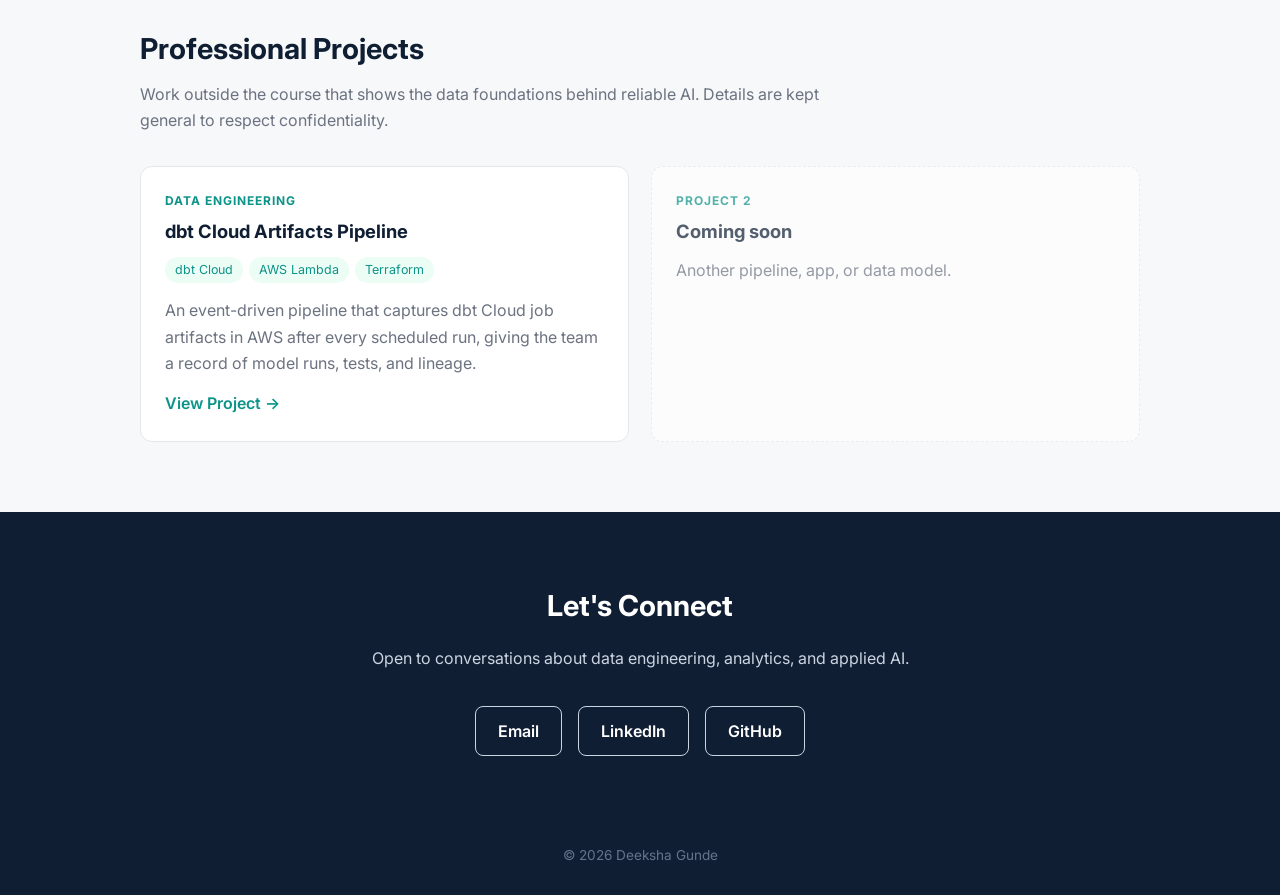
==== commit 44c4c578: "added artifact 5" ====
--- a/index.html
+++ b/index.html
@@ -188,10 +188,12 @@
         <a class="link" href="artifacts/artifact-4.html">View Artifact →</a>
       </div>
       
-      <div class="card placeholder">
-        <div class="label">Artifact 5</div>
-        <h3>Coming soon</h3>
-        <p>Added after the next AIML-500 assignment.</p>
+      <div class="card">
+        <div class="label">Artifact 5 · AI Policy</div>
+        <h3>Should AI Be Regulated? Both Sides of an AI Safety Debate</h3>
+        <div class="tags"><span class="tag">AI Regulation</span><span class="tag">Debate</span><span class="tag">Team Project</span></div>
+        <p>A one-page poster that compares the case for and against AI regulation from our residency debate, and shows where both sides agreed.</p>
+        <a class="link" href="artifacts/artifact-5.html">View Artifact →</a>
       </div>
 
     </div>
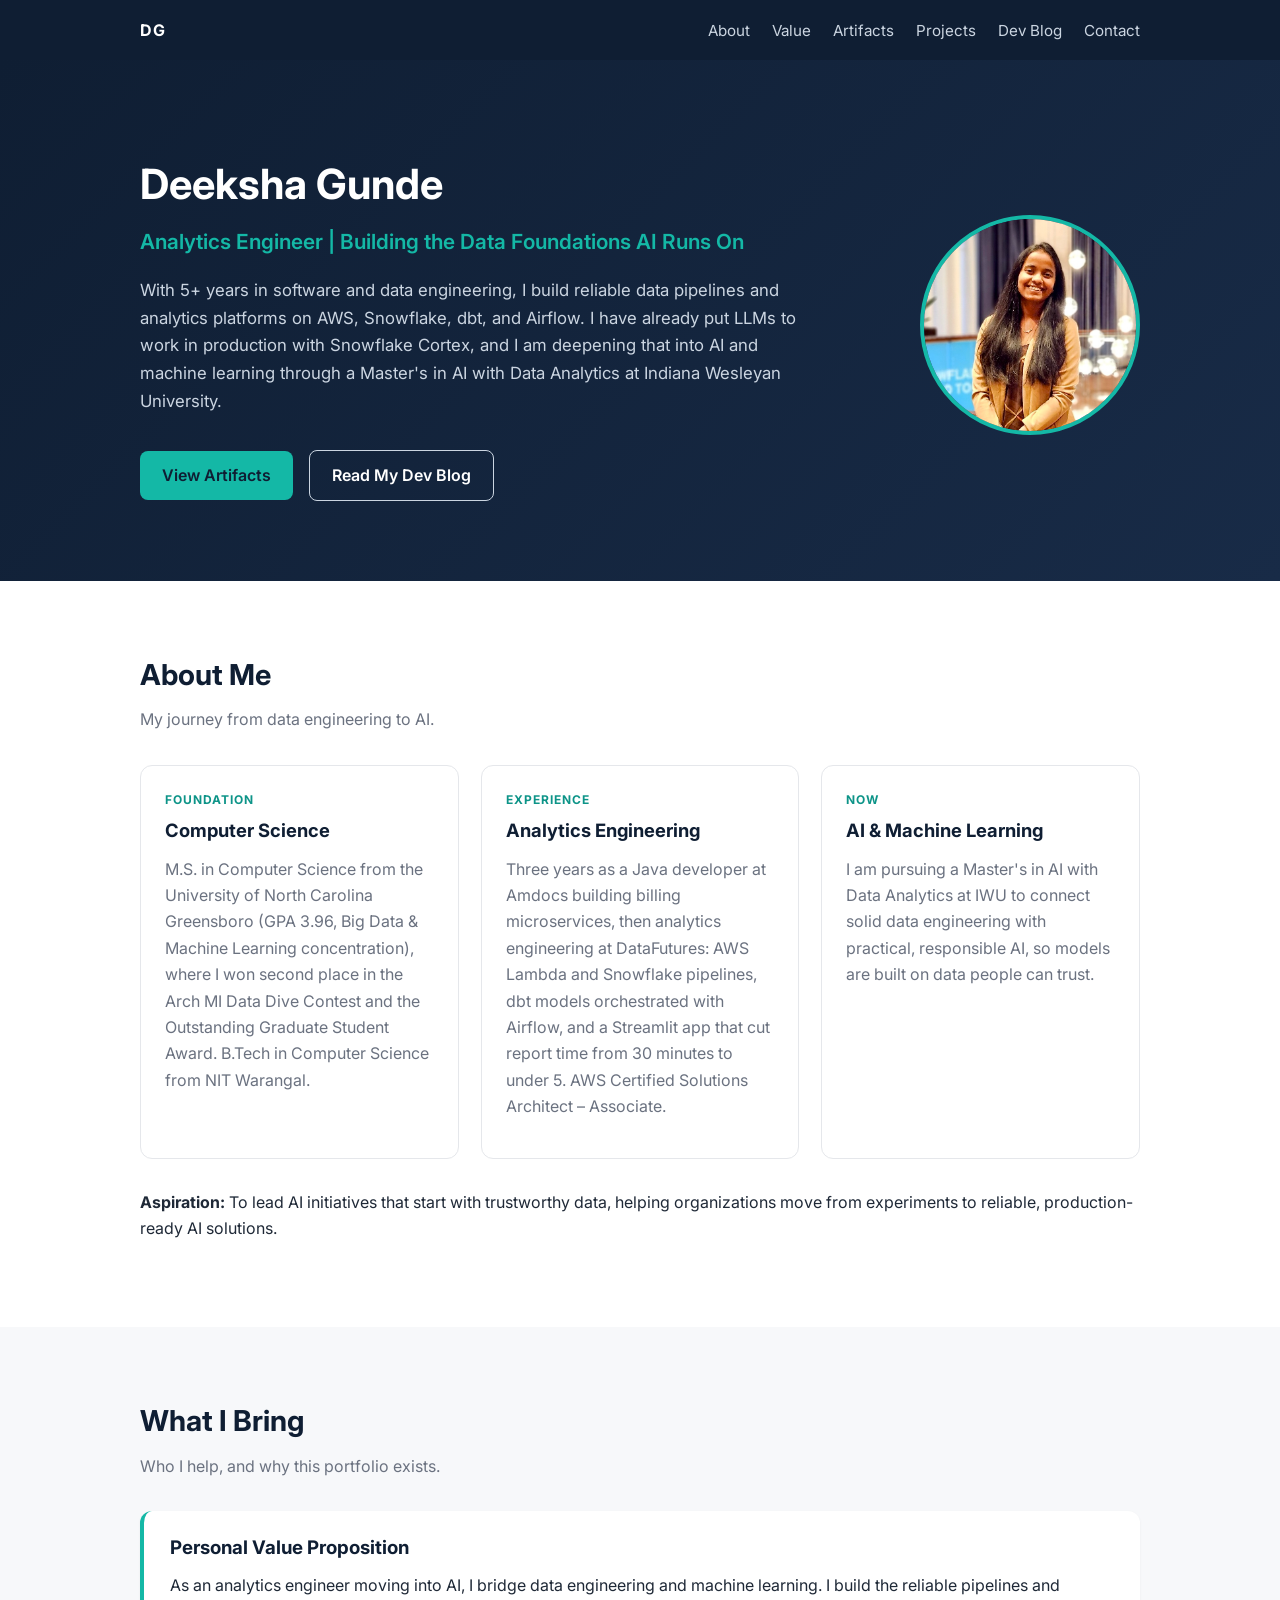
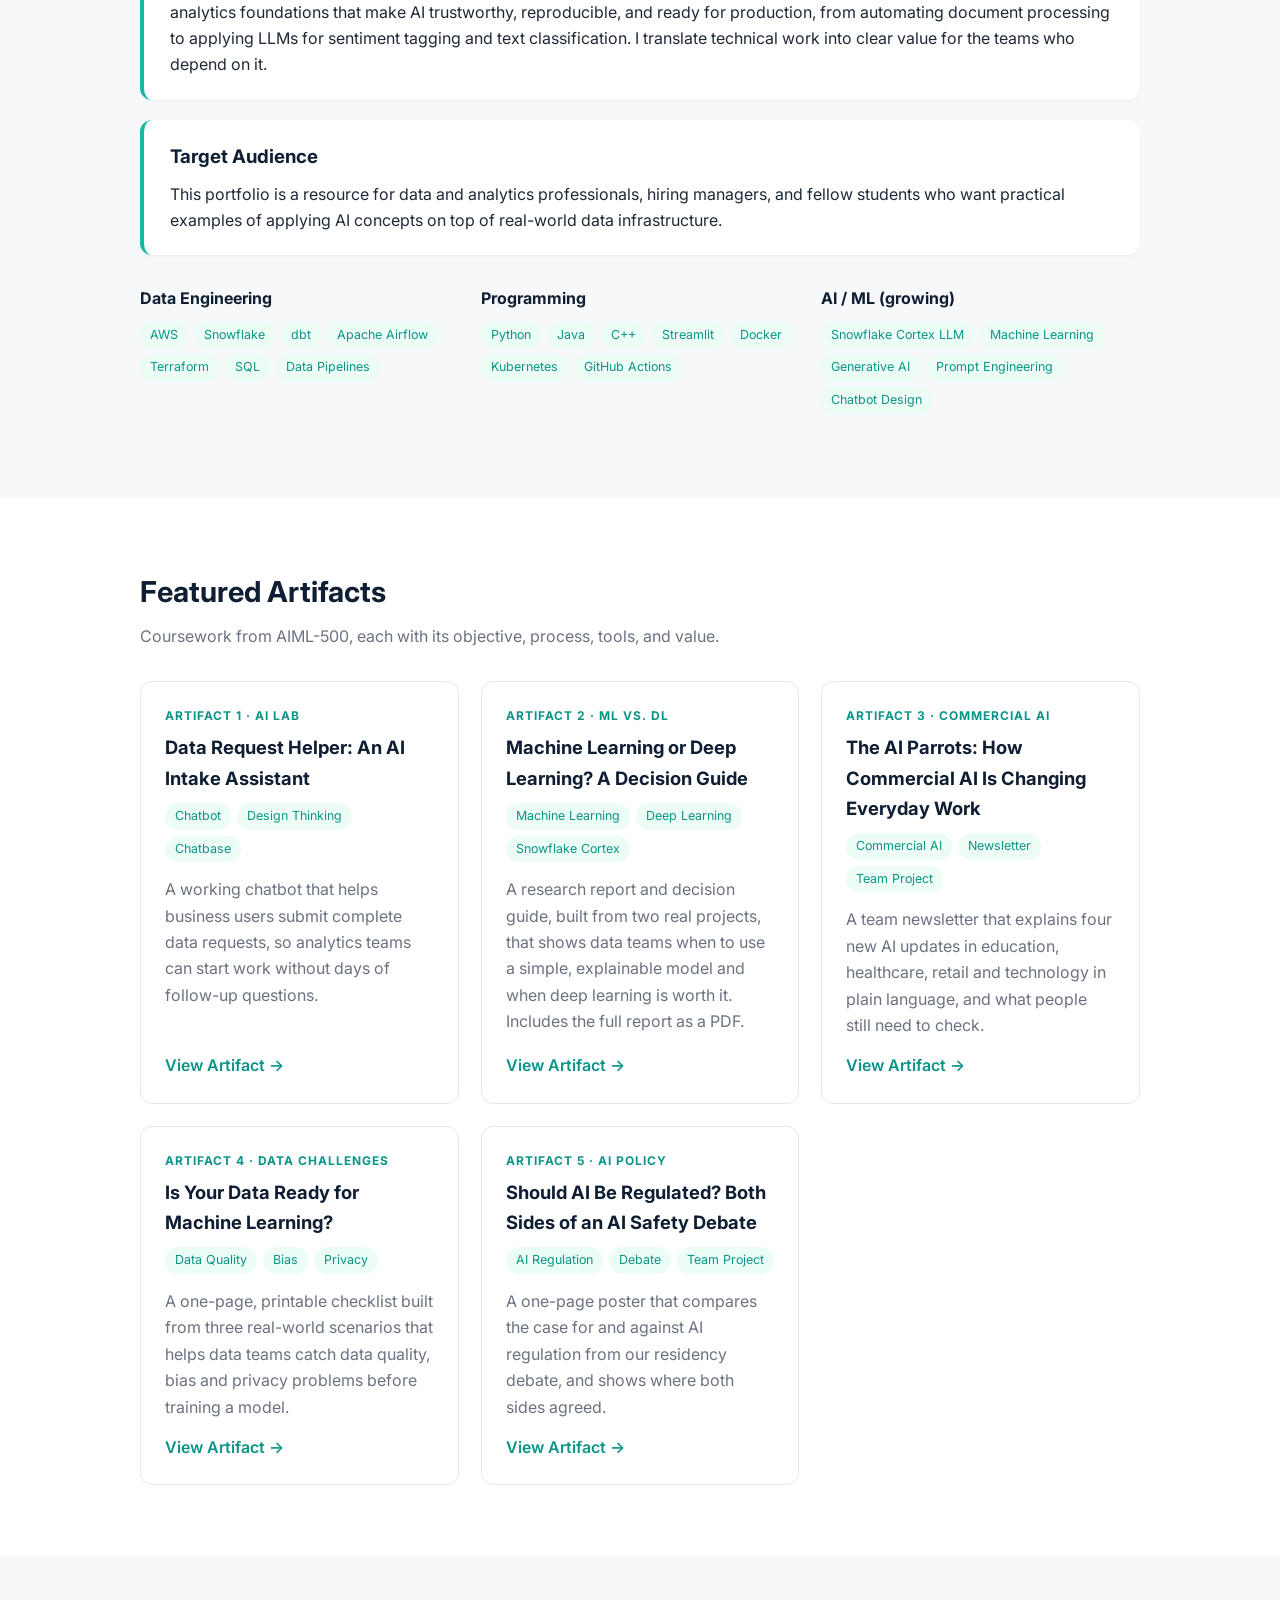
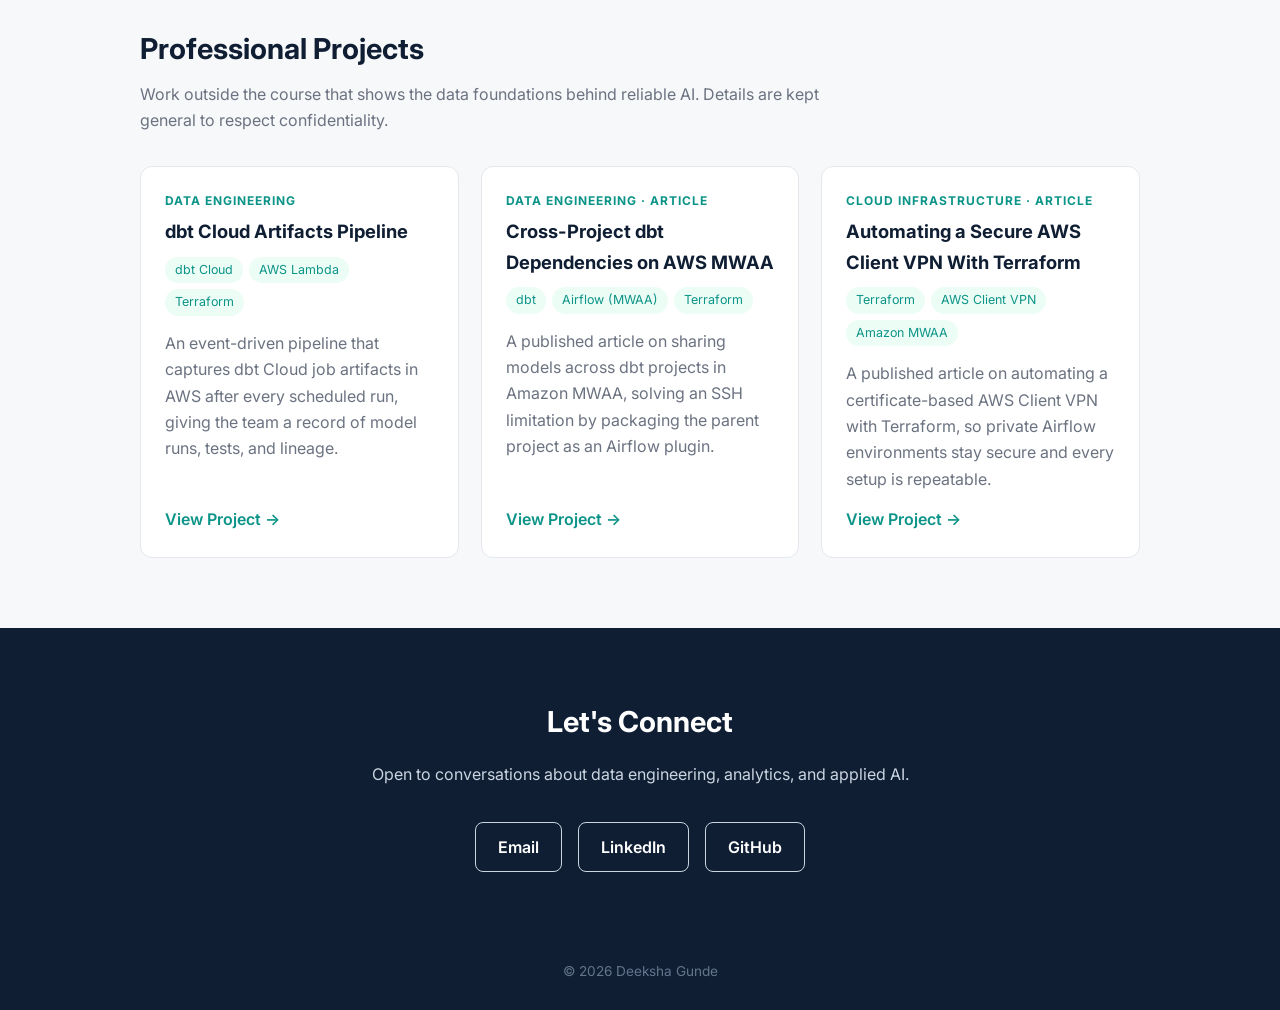
==== commit 6a1ad73b: "added new projects" ====
--- a/index.html
+++ b/index.html
@@ -213,10 +213,19 @@
         <p>An event-driven pipeline that captures dbt Cloud job artifacts in AWS after every scheduled run, giving the team a record of model runs, tests, and lineage.</p>
         <a class="link" href="projects/project-1.html">View Project →</a>
       </div>
-      <div class="card placeholder">
-        <div class="label">Project 2</div>
-        <h3>Coming soon</h3>
-        <p>Another pipeline, app, or data model.</p>
+      <div class="card">
+        <div class="label">Data Engineering · Article</div>
+        <h3>Cross-Project dbt Dependencies on AWS MWAA</h3>
+        <div class="tags"><span class="tag">dbt</span><span class="tag">Airflow (MWAA)</span><span class="tag">Terraform</span></div>
+        <p>A published article on sharing models across dbt projects in Amazon MWAA, solving an SSH limitation by packaging the parent project as an Airflow plugin.</p>
+        <a class="link" href="projects/project-2.html">View Project →</a>
+      </div>
+      <div class="card">
+        <div class="label">Cloud Infrastructure · Article</div>
+        <h3>Automating a Secure AWS Client VPN With Terraform</h3>
+        <div class="tags"><span class="tag">Terraform</span><span class="tag">AWS Client VPN</span><span class="tag">Amazon MWAA</span></div>
+        <p>A published article on automating a certificate-based AWS Client VPN with Terraform, so private Airflow environments stay secure and every setup is repeatable.</p>
+        <a class="link" href="projects/project-3.html">View Project →</a>
       </div>
     </div>
   </div>
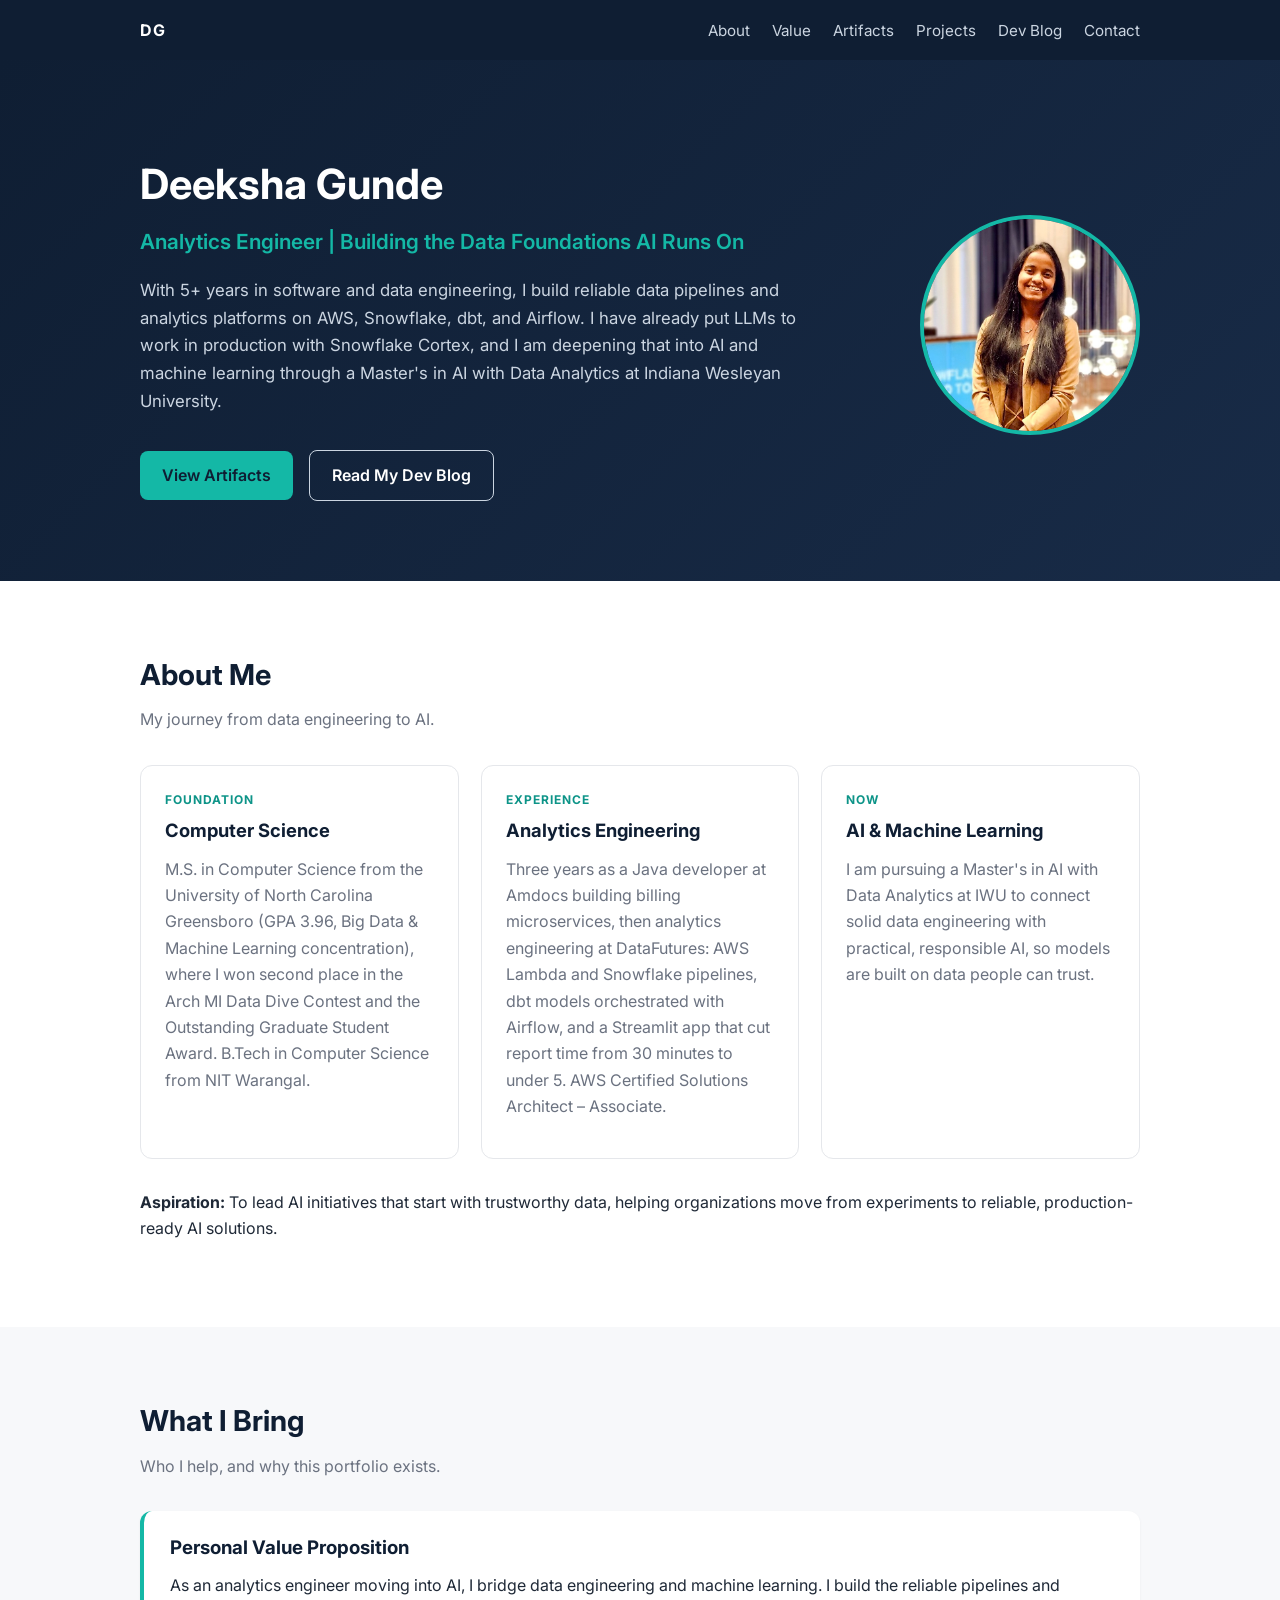
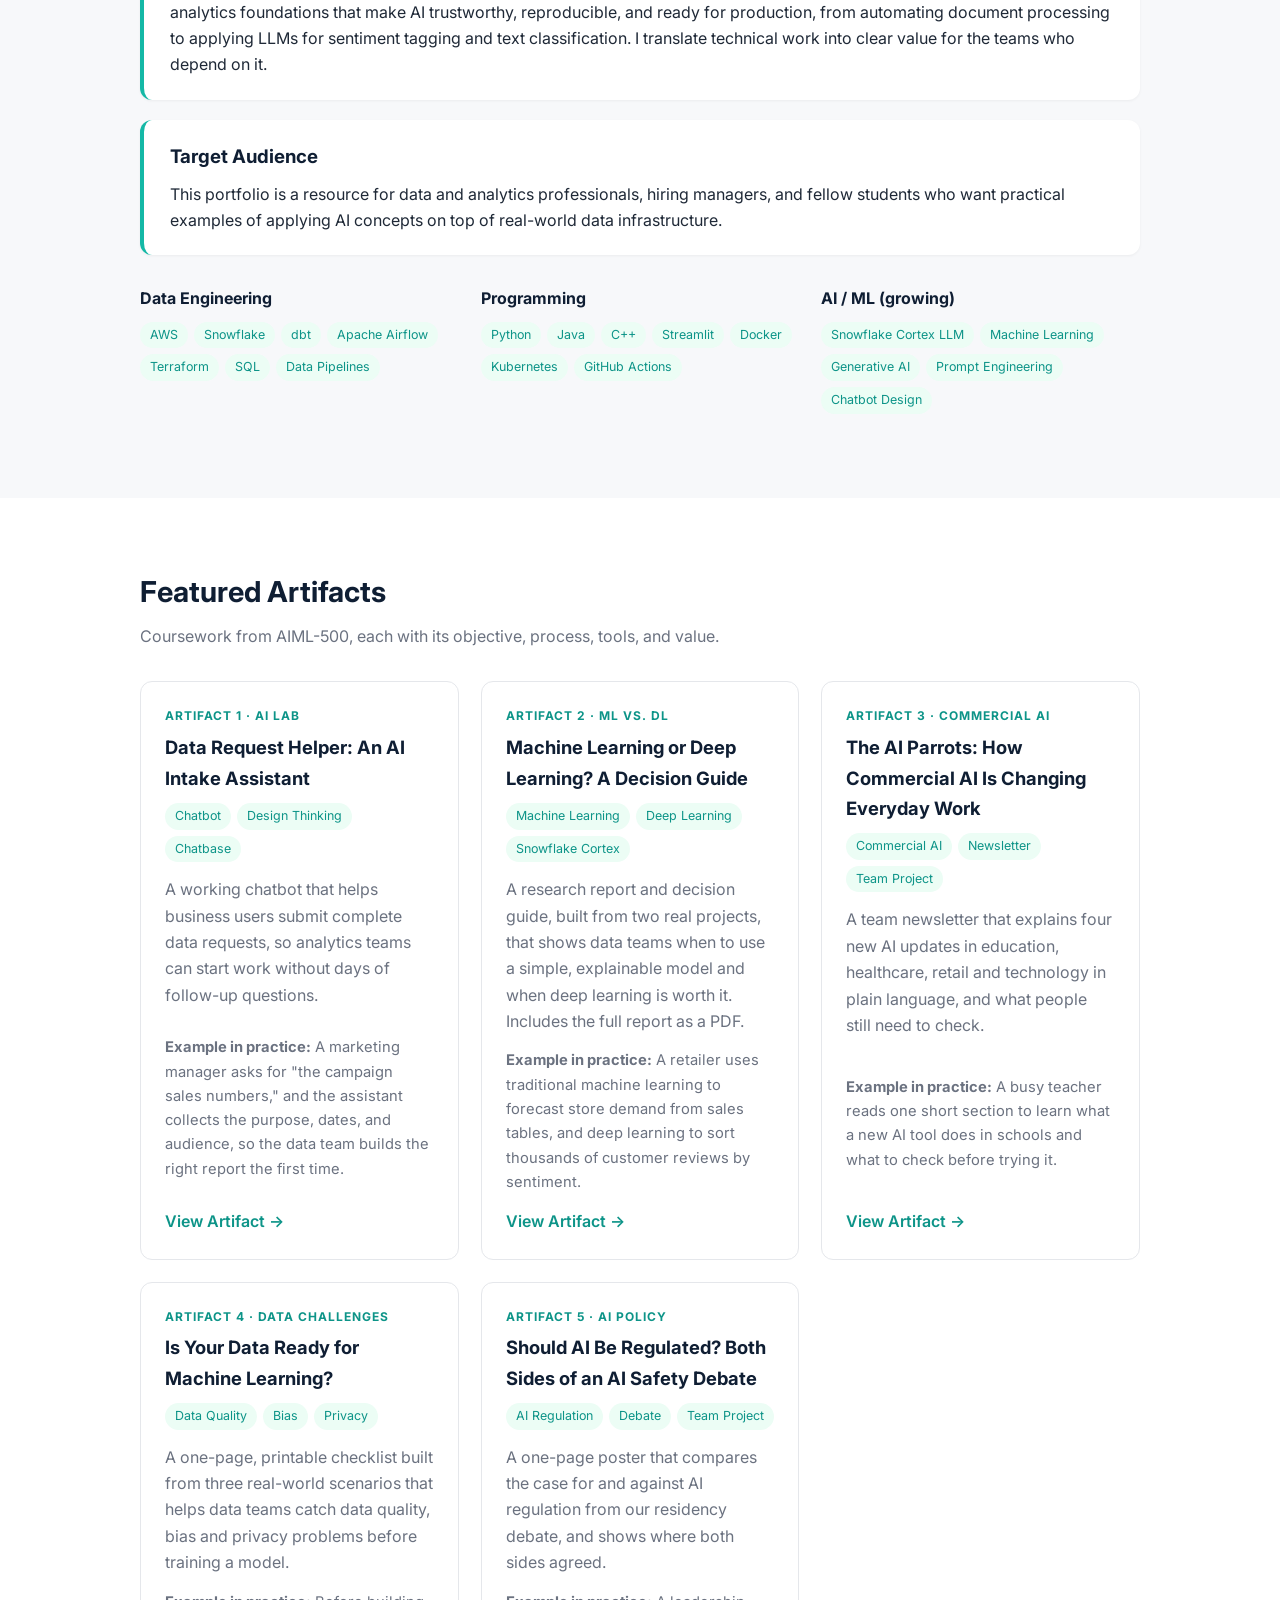
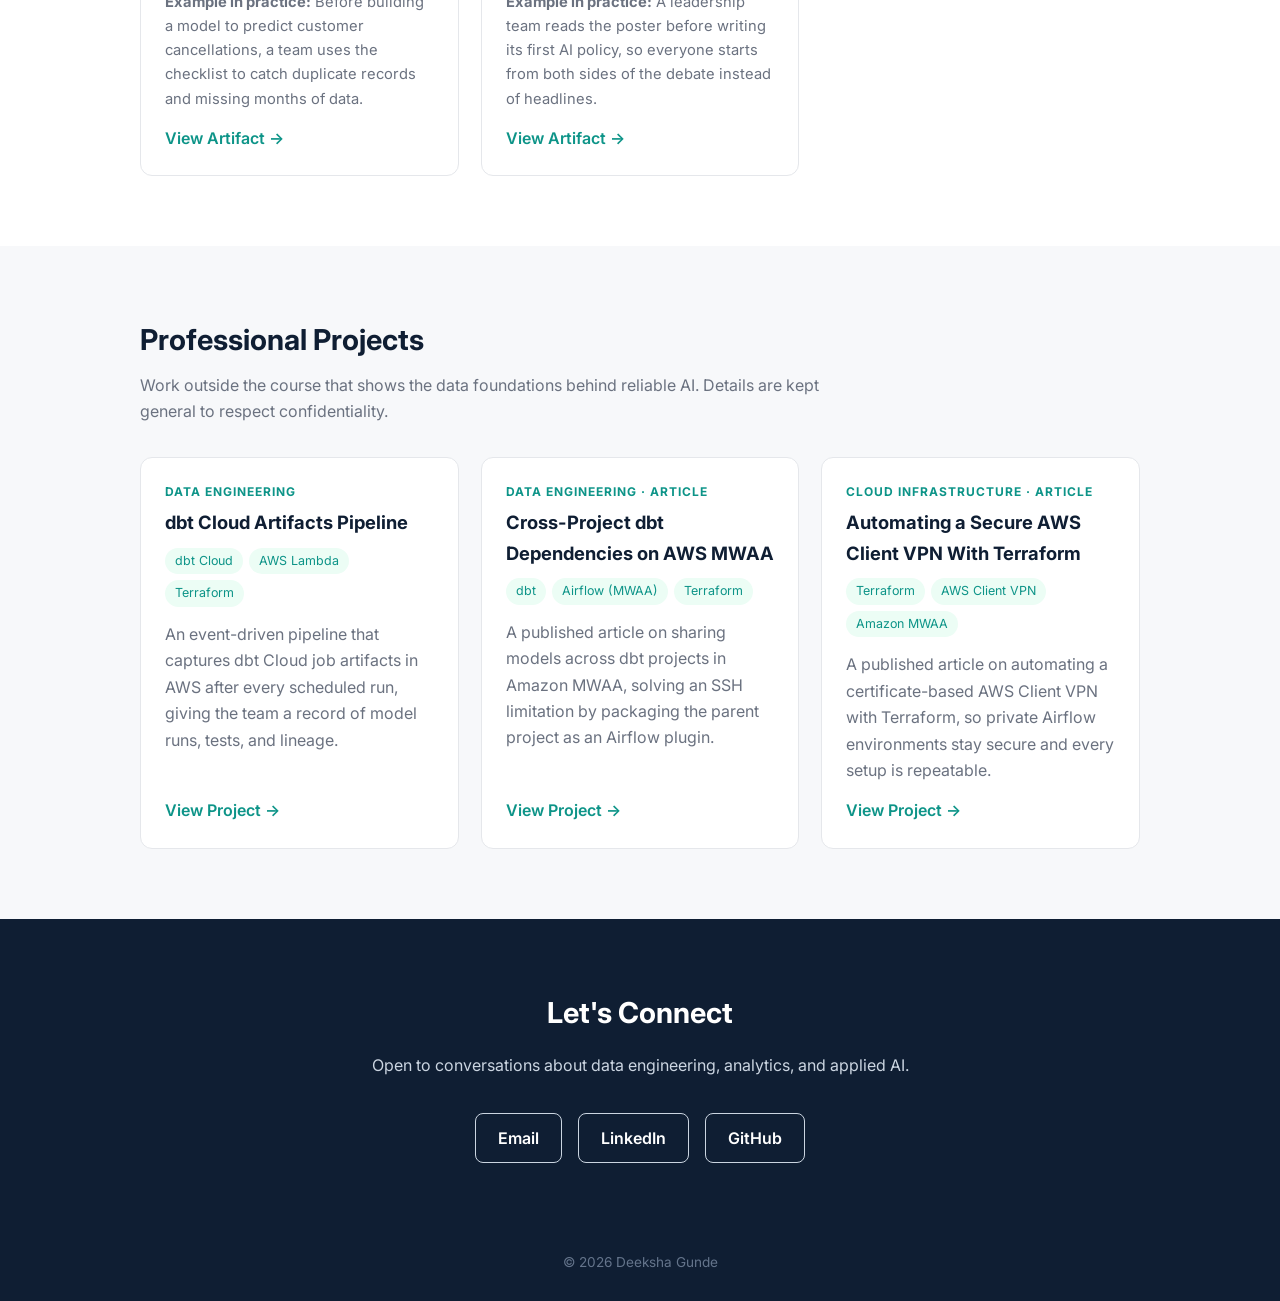
==== commit 41afca8e: "add real-world examples" ====
--- a/index.html
+++ b/index.html
@@ -161,6 +161,7 @@
         <h3>Data Request Helper: An AI Intake Assistant</h3>
         <div class="tags"><span class="tag">Chatbot</span><span class="tag">Design Thinking</span><span class="tag">Chatbase</span></div>
         <p>A working chatbot that helps business users submit complete data requests, so analytics teams can start work without days of follow-up questions.</p>
+        <p style="font-size:0.92em;"><strong>Example in practice:</strong> A marketing manager asks for "the campaign sales numbers," and the assistant collects the purpose, dates, and audience, so the data team builds the right report the first time.</p>
         <a class="link" href="artifacts/artifact-1.html">View Artifact →</a>
       </div>
 
@@ -169,6 +170,7 @@
         <h3>Machine Learning or Deep Learning? A Decision Guide</h3>
         <div class="tags"><span class="tag">Machine Learning</span><span class="tag">Deep Learning</span><span class="tag">Snowflake Cortex</span></div>
         <p>A research report and decision guide, built from two real projects, that shows data teams when to use a simple, explainable model and when deep learning is worth it. Includes the full report as a PDF.</p>
+        <p style="font-size:0.92em;"><strong>Example in practice:</strong> A retailer uses traditional machine learning to forecast store demand from sales tables, and deep learning to sort thousands of customer reviews by sentiment.</p>
         <a class="link" href="artifacts/artifact-2.html">View Artifact →</a>
       </div>
 
@@ -177,6 +179,7 @@
         <h3>The AI Parrots: How Commercial AI Is Changing Everyday Work</h3>
         <div class="tags"><span class="tag">Commercial AI</span><span class="tag">Newsletter</span><span class="tag">Team Project</span></div>
         <p>A team newsletter that explains four new AI updates in education, healthcare, retail and technology in plain language, and what people still need to check.</p>
+        <p style="font-size:0.92em;"><strong>Example in practice:</strong> A busy teacher reads one short section to learn what a new AI tool does in schools and what to check before trying it.</p>
         <a class="link" href="artifacts/artifact-3.html">View Artifact →</a>
       </div>
       
@@ -185,6 +188,7 @@
         <h3>Is Your Data Ready for Machine Learning?</h3>
         <div class="tags"><span class="tag">Data Quality</span><span class="tag">Bias</span><span class="tag">Privacy</span></div>
         <p>A one-page, printable checklist built from three real-world scenarios that helps data teams catch data quality, bias and privacy problems before training a model.</p>
+        <p style="font-size:0.92em;"><strong>Example in practice:</strong> Before building a model to predict customer cancellations, a team uses the checklist to catch duplicate records and missing months of data.</p>
         <a class="link" href="artifacts/artifact-4.html">View Artifact →</a>
       </div>
       
@@ -193,6 +197,7 @@
         <h3>Should AI Be Regulated? Both Sides of an AI Safety Debate</h3>
         <div class="tags"><span class="tag">AI Regulation</span><span class="tag">Debate</span><span class="tag">Team Project</span></div>
         <p>A one-page poster that compares the case for and against AI regulation from our residency debate, and shows where both sides agreed.</p>
+        <p style="font-size:0.92em;"><strong>Example in practice:</strong> A leadership team reads the poster before writing its first AI policy, so everyone starts from both sides of the debate instead of headlines.</p>
         <a class="link" href="artifacts/artifact-5.html">View Artifact →</a>
       </div>
 
